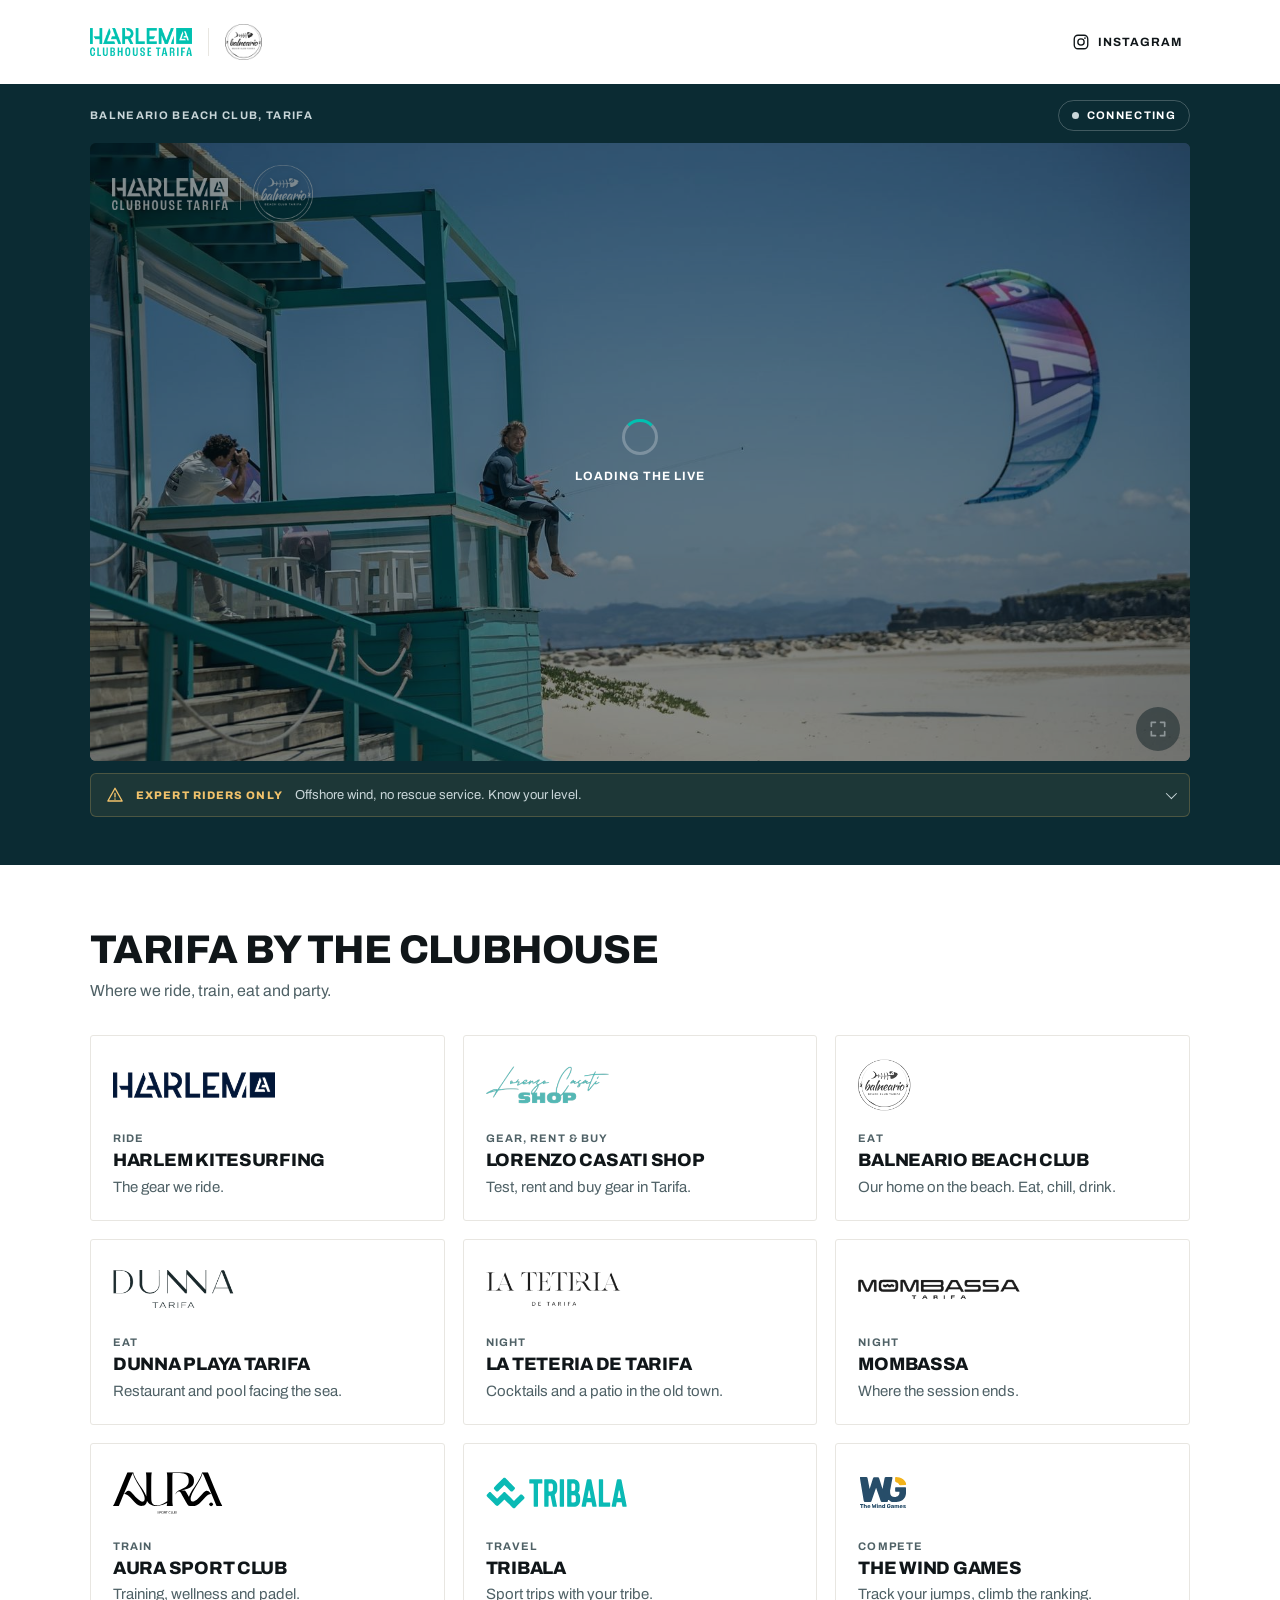
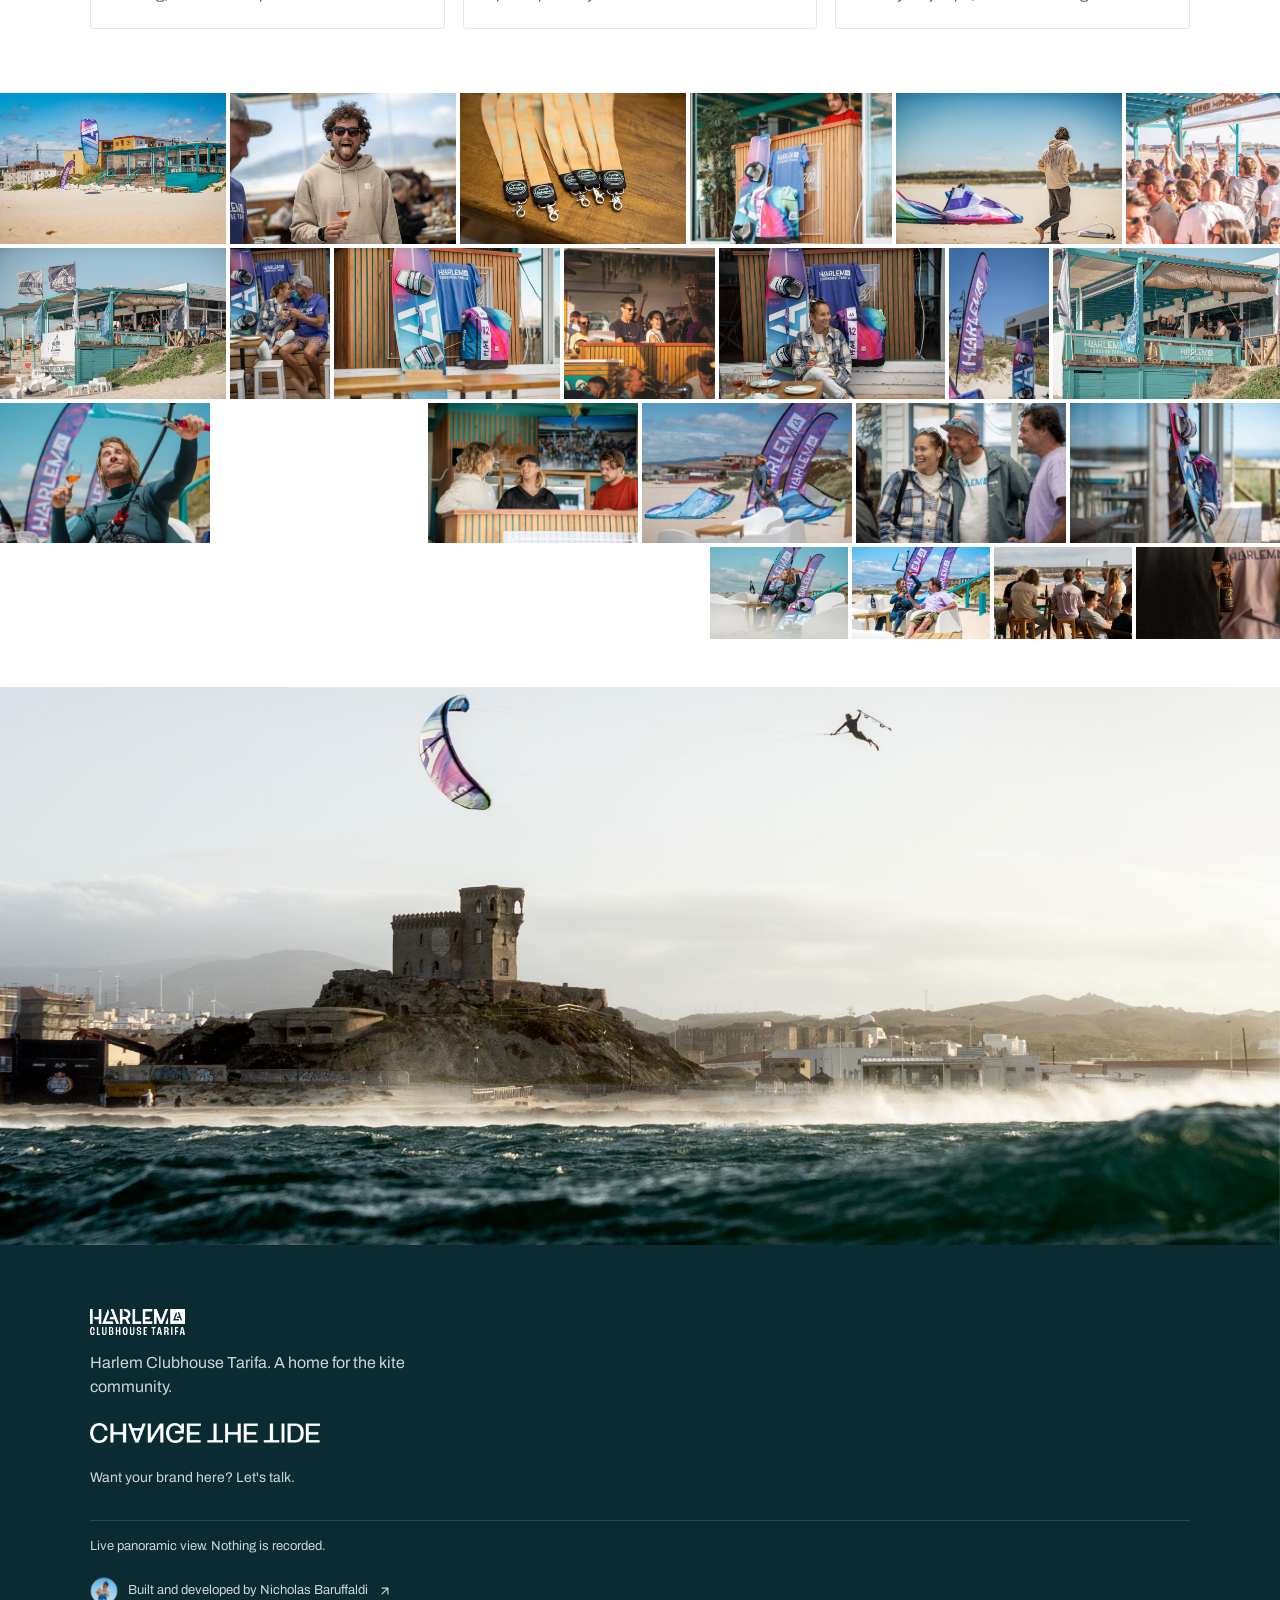
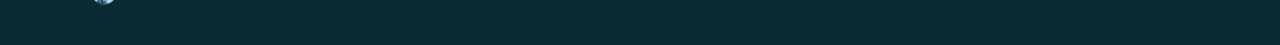
==== index.html @ 10fa746c "Point the cam at the new live 4FjhPexxKvY Co-Authored-By: Claude Opus 5.5 <noreply@anthropic.com>" ====
<!doctype html>
<html lang="en">
<head>
<meta charset="utf-8">
<meta name="viewport" content="width=device-width, initial-scale=1">
<title>Balneario Live Webcam | Harlem Clubhouse Tarifa</title>
<meta name="description" content="Live webcam and wind from Balneario Beach Club, Tarifa. Check the conditions, join the family, ride together.">
<link rel="canonical" href="https://harlem.clubhousetarifa.com/">

<meta property="og:type" content="website">
<meta property="og:site_name" content="Harlem Clubhouse Tarifa">
<meta property="og:title" content="Balneario Live Webcam | Harlem Clubhouse Tarifa">
<meta property="og:description" content="Live webcam and wind from Balneario Beach Club, Tarifa. Check the conditions, join the family, ride together.">
<meta property="og:url" content="https://harlem.clubhousetarifa.com/">
<meta property="og:image" content="https://harlem.clubhousetarifa.com/assets/img/og-image.jpg">
<meta property="og:image:type" content="image/jpeg">
<meta property="og:image:alt" content="Harlem Clubhouse Tarifa live webcam at Balneario Beach Club">
<meta property="og:locale" content="en_GB">
<meta property="og:image:width" content="1200">
<meta property="og:image:height" content="630">
<meta name="twitter:card" content="summary_large_image">
<meta name="twitter:title" content="Balneario Live Webcam | Harlem Clubhouse Tarifa">
<meta name="twitter:description" content="Live webcam and wind from Balneario Beach Club, Tarifa. Check the conditions, join the family, ride together.">
<meta name="twitter:image" content="https://harlem.clubhousetarifa.com/assets/img/og-image.jpg">

<meta name="theme-color" content="#0B2B33">
<link rel="icon" href="assets/img/favicon.png" sizes="32x32">
<link rel="apple-touch-icon" href="assets/img/apple-touch-icon.png">

<link rel="preconnect" href="https://fonts.googleapis.com">
<link rel="preconnect" href="https://fonts.gstatic.com" crossorigin>
<link rel="stylesheet" href="https://fonts.googleapis.com/css2?family=Archivo:wght@500;700;800&display=swap">
<link rel="stylesheet" href="assets/css/style.css?v=39">
<link rel="preload" as="image" href="assets/img/cam-poster-1600.jpg" imagesrcset="assets/img/cam-poster-900.jpg 900w, assets/img/cam-poster-1600.jpg 1600w" imagesizes="100vw">

<script src="assets/js/config.js?v=43" defer></script>
<script src="assets/js/main.js?v=39" defer></script>
</head>
<body>

<header class="masthead">
  <div class="shell masthead__row">
    <a class="masthead__brand" href="/" aria-label="Harlem Clubhouse Tarifa">
      <img class="masthead__logo" data-logo src="assets/img/logo-clubhouse.png" width="680" height="187"
           alt="Harlem Clubhouse Tarifa" data-copy-alt="header.logoAlt">
    </a>
    <span class="masthead__rule" id="venue-sep" hidden aria-hidden="true"></span>
    <a class="masthead__venue" id="venue" hidden></a>
    <a class="masthead__social" data-link="instagram" target="_blank" rel="noopener"
       data-track-cta="instagram" aria-label="Harlem Clubhouse Tarifa on Instagram">
      <svg class="masthead__social-icon" viewBox="0 0 24 24" width="18" height="18" aria-hidden="true">
        <rect x="3" y="3" width="18" height="18" rx="5" fill="none" stroke="currentColor" stroke-width="1.8"/>
        <circle cx="12" cy="12" r="4.2" fill="none" stroke="currentColor" stroke-width="1.8"/>
        <circle cx="17.3" cy="6.7" r="1.15" fill="currentColor"/>
      </svg>
      <span class="masthead__social-label" data-copy="header.instagram">Instagram</span>
    </a>
  </div>
</header>

<main>

  <!-- the screen: the webcam lives in here -->
  <section class="window" aria-labelledby="window-title">
    <div class="shell">
      <h1 class="u-hidden" id="window-title" data-copy="webcam.frameTitle">Live webcam, Balneario Beach Club, Tarifa</h1>
      <div class="window__bar">
        <p class="window__place" id="cam-place"></p>
        <p class="window__status">
          <span class="window__dot" aria-hidden="true"></span>
          <span class="window__state" id="cam-status-text"></span>
          <span class="window__viewers" id="cam-viewers" hidden></span>
        </p>
      </div>
      <div class="window__frame">
        <div class="window__media" id="cam-frame" data-state="soon"></div>
        <div class="window__overlay">
          <div class="window__message" id="cam-note" hidden></div>
        </div>
      </div>
      <div class="window__follow" id="cam-follow" hidden></div>

      <!-- the spot is for experienced riders: one quiet line, opens for the full note -->
      <details class="notice">
        <summary class="notice__line">
          <svg class="notice__icon" viewBox="0 0 24 24" aria-hidden="true"><path d="M12 3 2.5 20h19L12 3Z"/><path d="M12 10v4.5M12 17.2v.3"/></svg>
          <span class="notice__title" data-copy="notice.title">Expert riders only</span>
          <span class="notice__short" data-copy="notice.short">Offshore wind, no rescue service. Know your level.</span>
          <span class="notice__more" aria-hidden="true"></span>
        </summary>
        <div class="notice__body">
          <p data-copy="notice.text1">This is a demanding spot for experienced riders. With Levante the wind is offshore and there is no rescue service: if you get in trouble, the wind takes you out to sea. Make sure your level is appropriate for the conditions and for the spot before entering the water.</p>
          <p data-copy="notice.text2">Please follow the spot's riding rules. Respect professional riders who are training on the spot, and give them priority when needed.</p>
          <p data-copy="notice.text4">We rescue each other. If you can't provide kite, board and rider rescue, this is not your spot.</p>
          <p class="notice__sign" data-copy="notice.text3">Ride safe. Respect the spot and the local community.</p>
        </div>
      </details>
    </div>
  </section>

  <!-- the instrument -->
  <section class="wind" id="section-wind" aria-labelledby="wind-title">
    <h2 class="u-hidden" id="wind-title" data-copy="wind.title">Wind now</h2>
    <div class="shell">
      <div id="wind-embed" hidden></div>
      <p class="instrument" id="wind-data" hidden>
        <span class="instrument__value" id="wind-knots">0</span>
        <span class="instrument__unit">knots</span>
        <span class="instrument__item">
          <span class="instrument__label" data-copy="wind.gusts">gusts</span>
          <span id="wind-gusts">0</span>
        </span>
        <span class="instrument__item" id="wind-direction">
          <svg class="rose" viewBox="0 0 40 40" width="26" height="26" aria-hidden="true" focusable="false">
            <circle cx="20" cy="20" r="15.5" fill="none" stroke="currentColor" stroke-width="1" opacity=".35"/>
            <line x1="20" y1="1.5" x2="20" y2="5.5" stroke="currentColor" stroke-width="1" opacity=".35"/>
            <g id="wind-rose-needle">
              <line x1="20" y1="20" x2="20" y2="5" stroke="currentColor" stroke-width="2.5" stroke-linecap="round"/>
            </g>
          </svg>
          <span id="wind-cardinal">N</span>
          <span class="instrument__degrees" id="wind-degrees"></span>
        </span>
        <span class="instrument__item instrument__name" id="wind-name" hidden></span>
      </p>
      <p class="instrument__note">
        <span data-copy="wind.note">Model data, not a station.</span>
        <span id="wind-forecast" hidden></span>
      </p>
    </div>
  </section>

  <!-- next up -->
  <section class="next" id="section-next" aria-labelledby="next-title">
    <div class="shell next__row">
      <h2 class="next__label" id="next-title" data-copy="events.title">Next up</h2>
      <div class="next__body" id="event"></div>
    </div>
  </section>

  <!-- the directory -->
  <section class="directory" id="section-partners" aria-labelledby="directory-title">
    <div class="shell">
      <h2 class="directory__title" id="directory-title" data-copy="partners.title">Tarifa by the Clubhouse</h2>
      <p class="directory__sub" data-copy="partners.subtitle">Where we ride, train, eat and party.</p>
      <div class="partners" id="partners"></div>
    </div>
  </section>

  <!-- mood -->
  <section class="mood" id="section-photos" hidden>
    <div class="mood__strip" id="photos"></div>
  </section>

  <!-- one wide photograph to close on -->
  <section class="closing" id="section-closing" hidden></section>

  <!-- the ask -->
  <section class="join" id="section-join" aria-labelledby="join-title">
    <div class="shell join__row">
      <div class="join__text">
        <h2 class="join__title" id="join-title" data-copy="join.title">Join the family.</h2>
        <p data-copy="join.text">Sessions, events, challenges and wind calls. All in one WhatsApp group.</p>
      </div>
      <div class="join__actions">
        <a class="button" data-cta target="_blank" rel="noopener">Follow on Instagram</a>
        <a class="link" data-link="instagram" target="_blank" rel="noopener"
           data-copy="join.secondary">Follow @harlemclubhouse.tarifa</a>
      </div>
    </div>
  </section>

</main>

<footer class="footer">
  <div class="shell footer__grid">
    <div class="footer__identity">
      <img class="footer__logo" src="assets/img/logo-clubhouse-white.png" width="680" height="187"
           alt="Harlem Clubhouse Tarifa" data-copy-alt="header.logoAlt" loading="lazy" decoding="async">
      <p class="footer__line" data-copy="footer.line1">Harlem Clubhouse Tarifa. A home for the kite community.</p>
    </div>
    <p class="footer__tagline" data-copy="footer.line2">Change the tide.</p>
    <nav class="footer__brands" id="footer-brands" aria-label="Brands"></nav>
    <div class="sponsor" id="sponsor"></div>
    <p class="footer__notice">
      <span data-copy="footer.notice">Live panoramic view. Nothing is recorded.</span>
      <a class="link link--quiet" id="footer-privacy" href="privacy.html" data-copy="footer.privacy" hidden>Privacy</a>
    </p>
    <a class="credit" href="https://naick1994.github.io/about-nick/about-nick" target="_blank" rel="noopener">
      <img class="credit__avatar" src="assets/img/nick-avatar.jpg" width="56" height="56" alt="" loading="lazy" decoding="async">
      <span data-copy="footer.credit">Built and developed by Nicholas Baruffaldi</span>
      <svg class="credit__arrow" viewBox="0 0 24 24" aria-hidden="true"><path d="M7 7h10v10M7 17 17 7"/></svg>
    </a>
  </div>
</footer>

</body>
</html>
---- assets/css/style.css ----
/* ============================================================
   HARLEM CLUBHOUSE TARIFA
   The window is the webcam. Everything else stays quiet.
   ============================================================ */

:root {
  --surface: #FFFFFF;
  --ink: #101619;
  --sea: #0B2B33;
  --mute: #4F6166;
  --sand: #E3DED3;
  --line: #E8E6E1;
  --accent: #00C1B0;
  --on-sea: #C9D6D9;

  --font: "Archivo", "Helvetica Neue", Helvetica, Arial, sans-serif;

  --gutter: 16px;
  --measure: 1180px;
  --s1: 4px;  --s2: 8px;  --s3: 12px; --s4: 16px;
  --s5: 24px; --s6: 32px; --s7: 48px; --s8: 64px; --s9: 96px;
  --radius: 3px;
}

@media (min-width: 900px) { :root { --gutter: 40px; } }

/* ---------------------------------------------------- base */

*, *::before, *::after { box-sizing: border-box; }
html { -webkit-text-size-adjust: 100%; }

body {
  margin: 0;
  background: var(--surface);
  color: var(--ink);
  font-family: var(--font);
  font-size: 16px;
  line-height: 1.5;
  -webkit-font-smoothing: antialiased;
}

img { max-width: 100%; display: block; }
a { color: inherit; }
p, h1, h2, h3, figure, ul { margin: 0; }
ul { padding: 0; list-style: none; }
[hidden] { display: none !important; }

h1, h2, h3 {
  font-weight: 800;
  line-height: 1.05;
  letter-spacing: -0.015em;
  text-transform: uppercase;
}

:focus-visible { outline: 2px solid var(--ink); outline-offset: 3px; }
.window :focus-visible, .footer :focus-visible { outline-color: var(--surface); }

.shell {
  width: 100%;
  max-width: var(--measure);
  margin: 0 auto;
  padding: 0 var(--gutter);
}

.u-hidden {
  position: absolute;
  width: 1px; height: 1px;
  margin: -1px; padding: 0;
  overflow: hidden;
  clip: rect(0 0 0 0);
  white-space: nowrap;
  border: 0;
}

/* ---------------------------------------------------- masthead */

.masthead { padding: 14px 0; }

.masthead__row {
  display: flex;
  align-items: center;
  justify-content: flex-start;
  gap: var(--s3);
}

.masthead__rule {
  width: 1px;
  height: 24px;
  background: var(--line);
  flex: none;
}

.masthead__brand, .masthead__venue {
  display: inline-flex;
  align-items: center;
  min-height: 44px;
}

.masthead__logo { height: 24px; width: auto; }
.masthead__venue-logo { height: 30px; width: auto; }

.logo-text { font-weight: 800; font-size: 15px; text-transform: uppercase; }

/* Instagram, quiet, on the right of the header */
.masthead__social {
  margin-left: auto;
  display: inline-flex;
  align-items: center;
  gap: var(--s2);
  min-height: 44px;
  min-width: 44px;
  justify-content: center;
  padding: 0 var(--s2);
  color: var(--ink);
  font-size: 12px;
  font-weight: 700;
  letter-spacing: 0.08em;
  text-transform: uppercase;
  text-decoration: none;
  transition: color 0.15s ease;
}
.masthead__social:hover { color: var(--accent); }
.masthead__social:focus-visible { outline: 2px solid var(--accent); outline-offset: 2px; border-radius: var(--radius); }
.masthead__social[data-unset] { display: none; }
.masthead__social-icon { flex: none; }
.masthead__social-label { display: none; }
@media (min-width: 600px) { .masthead__social-label { display: inline; } }

@media (min-width: 900px) {
  .masthead { padding: 20px 0; }
  .masthead__logo { height: 28px; }
  .masthead__venue-logo { height: 36px; }
  .masthead__row { gap: var(--s4); }
  .masthead__rule { height: 28px; }
}

/* ---------------------------------------------------- the screen */

.window {
  background: var(--sea);
  color: var(--surface);
  padding: var(--s3) 0 var(--s6);
}

.window__bar {
  display: flex;
  align-items: center;
  justify-content: space-between;
  gap: var(--s4);
  padding-bottom: var(--s3);
}

.window__place {
  font-size: 11px;
  font-weight: 700;
  letter-spacing: 0.04em;
  text-transform: uppercase;
  color: var(--on-sea);
}

@media (min-width: 700px) {
  .window__place { letter-spacing: 0.12em; }
}

.window__status {
  display: inline-flex;
  align-items: center;
  gap: var(--s2);
  padding: 6px 13px;
  border: 1px solid rgba(255, 255, 255, 0.22);
  border-radius: 999px;
  font-size: 11px;
  font-weight: 700;
  letter-spacing: 0.12em;
  text-transform: uppercase;
  white-space: nowrap;
}

.window__dot {
  width: 7px; height: 7px;
  border-radius: 50%;
  background: var(--on-sea);
  flex: none;
}

.window[data-cam="live"] .window__dot {
  background: var(--accent);
  animation: breathe 2.4s ease-in-out infinite;
}

.window[data-cam="offline"] .window__dot { background: #5C6764; }

/* live, but the picture is not moving yet or dropped: the dot waits */
.window[data-cam="live"][data-feed="connecting"] .window__dot,
.window[data-cam="live"][data-feed="retrying"] .window__dot {
  background: var(--on-sea);
  animation: breathe 1s ease-in-out infinite;
}

.window__viewers {
  padding-left: var(--s2);
  border-left: 1px solid rgba(255, 255, 255, 0.22);
  color: var(--on-sea);
}

.window__viewers[hidden] { display: none; }

@keyframes breathe { 0%, 100% { opacity: 1; } 50% { opacity: 0.3; } }
@media (prefers-reduced-motion: reduce) { .window[data-cam="live"] .window__dot { animation: none; } }

/* the screen itself: a frame with its own edge, the webcam goes inside */
.window__frame {
  position: relative;
  border-radius: 6px;
  overflow: hidden;
  background: #06171C;
  box-shadow: inset 0 0 0 1px rgba(255, 255, 255, 0.1);
}

.window__media {
  position: relative;
  aspect-ratio: 4 / 3;
  width: 100%;
  overflow: hidden;
}

/* logos laid over the live picture, set in config.js */
.window__media > .window__marks {
  position: absolute;
  width: auto;
  height: auto;
  display: flex;
  align-items: center;
  gap: 12px;
  pointer-events: none;
  filter: drop-shadow(0 1px 3px rgba(0, 0, 0, 0.45));
}
.window__marks--top-left { top: 14px; left: 14px; }
.window__marks--top-right { top: 14px; right: 14px; }
.window__marks--bottom-left { bottom: 14px; left: 14px; }
.window__marks--bottom-right { bottom: 14px; right: 14px; }
.window__mark { height: 22px; width: auto; display: block; opacity: 0.92; }
/* the Balneario mark is round and fine lined, it needs more height to read */
.window__marks-rule + .window__mark { height: 40px; }
.window__marks-rule { width: 1px; height: 22px; background: rgba(255, 255, 255, 0.55); }

/* full screen button, bottom right of the picture */
.window__media > .window__zoom {
  position: absolute;
  right: 10px;
  bottom: 10px;
  width: 44px;
  height: 44px;
  display: grid;
  place-items: center;
  border: 0;
  border-radius: 50%;
  background: rgba(6, 23, 28, 0.45);
  color: #fff;
  cursor: pointer;
}
.window__zoom:hover { background: rgba(6, 23, 28, 0.7); }
.window__zoom svg {
  width: 20px; height: 20px;
  fill: none; stroke: currentColor; stroke-width: 2;
  stroke-linecap: round; stroke-linejoin: round;
}

/* in full screen the picture is shown whole, black bars where needed */
.window[data-cam] .window__media:fullscreen { aspect-ratio: auto; background: #000; }
.window[data-cam] .window__media:-webkit-full-screen { aspect-ratio: auto; background: #000; }
.window__media:fullscreen > video,
.window__media:-webkit-full-screen > video { object-fit: contain; }
.window[data-cam] .window__media.is-filled {
  /* inside the safe area: on an iPhone held sideways the notch and the home
     bar sit on the edges, and YouTube shifts its picture away from them if
     the player reaches under them, which leaves it off centre */
  position: fixed;
  top: env(safe-area-inset-top, 0px);
  right: env(safe-area-inset-right, 0px);
  bottom: env(safe-area-inset-bottom, 0px);
  left: env(safe-area-inset-left, 0px);
  z-index: 100;
  width: auto;
  height: auto;
  max-height: none;
  aspect-ratio: auto;
  background: #000;
  box-shadow: 0 0 0 100vmax #000;
}
.window__media.is-filled > .window__photo { object-fit: contain; }
/* the player gets exactly the 16:9 picture, centred by us: iPhone Safari
   otherwise lets YouTube push the picture sideways inside a wider player */
@supports (width: 1cqw) {
  .window__media.is-filled > #cam-yt {
    inset: auto;
    top: 50%;
    left: 50%;
    width: min(100cqw, 100cqh * 16 / 9);
    height: min(100cqh, 100cqw * 9 / 16);
    transform: translate(-50%, -50%);
  }
  /* the logos ride on a box with the very same size and place as the player,
     so they can never drift onto the black bars */
  .window[data-cam] .window__media.is-filled > .window__marks {
    inset: auto;
    top: 50%;
    left: 50%;
    width: min(100cqw, 100cqh * 16 / 9);
    height: min(100cqh, 100cqw * 9 / 16);
    transform: translate(-50%, -50%);
    padding: 18px 22px;
    /* one row at the top of the picture, the logos centred on each other */
    flex-wrap: wrap;
    align-content: flex-start;
    align-items: center;
    justify-content: flex-start;
    filter: none;
  }
  .window__media.is-filled > .window__marks > * { filter: drop-shadow(0 1px 3px rgba(0, 0, 0, 0.45)); }
}
.window__media.is-filled > video { object-fit: contain; }

/* in full screen the picture is letterboxed: keep the logos inside the
   picture, not on the black bars. --bar-y and --bar-x are the bar sizes
   for a 16:9 picture on this screen. */
.window__media:fullscreen,
.window__media.is-filled {
  --bar-y: max(0px, (100vh - 100vw * 9 / 16) / 2);
  --bar-x: max(0px, (100vw - 100vh * 16 / 9) / 2);
}
/* measure the bars on the box itself, not the screen: on phones the browser
   bar and the notch make the box smaller than 100vw x 100vh */
@supports (width: 1cqw) {
  .window__media.is-filled { container-type: size; }
  .window__media.is-filled > * {
    --bar-y: max(0px, (100cqh - 100cqw * 9 / 16) / 2);
    --bar-x: max(0px, (100cqw - 100cqh * 16 / 9) / 2);
  }
}
.window__media:fullscreen .window__marks--top-left,
.window__media.is-filled .window__marks--top-left { top: calc(var(--bar-y) + 22px); left: calc(var(--bar-x) + 22px); }
.window__media:fullscreen .window__marks--top-right,
.window__media.is-filled .window__marks--top-right { top: calc(var(--bar-y) + 22px); right: calc(var(--bar-x) + 22px); }
.window__media:fullscreen .window__marks--bottom-left,
.window__media.is-filled .window__marks--bottom-left { bottom: calc(var(--bar-y) + 22px); left: calc(var(--bar-x) + 22px); }
.window__media:fullscreen .window__marks--bottom-right,
.window__media.is-filled .window__marks--bottom-right { bottom: calc(var(--bar-y) + 22px); right: calc(var(--bar-x) + 22px); }
.u-locked, .u-locked body { overflow: hidden; background: #000; }

/* bigger logos only on screens that are big both ways: a phone held
   sideways is wide but short, and keeps the small ones */
@media (min-width: 900px) and (min-height: 600px) {
  .window__marks--top-left, .window__marks--top-right { top: 22px; }
  .window__marks--top-left, .window__marks--bottom-left { left: 22px; }
  .window__marks--top-right, .window__marks--bottom-right { right: 22px; }
  .window__mark { height: 32px; }
  .window__marks-rule + .window__mark { height: 58px; }
  .window__marks-rule { height: 32px; }
  .window__media:fullscreen .window__mark, .window__media.is-filled .window__mark { height: 44px; }
  .window__media:fullscreen .window__marks-rule + .window__mark,
  .window__media.is-filled .window__marks-rule + .window__mark { height: 80px; }
}

/* over the YouTube player: catches every click so nothing opens youtube.com */
.window__media > .window__shield {
  position: absolute;
  inset: 0;
  background: transparent;
  cursor: default;
}

/* YouTube: the player only shows once frames move, the photograph stays
   underneath for connecting, reconnecting and offline */
.window__media > #cam-yt {
  position: absolute;
  inset: 0;
  opacity: 0;
  transition: opacity 0.4s ease;
}
.window[data-feed="playing"] .window__media > #cam-yt { opacity: 1; }
/* once the live plays the photograph goes, or it peeks out around the video */
.window[data-feed="playing"] .window__media > .window__photo { visibility: hidden; }

.window__media > .window__down {
  position: absolute;
  left: var(--s4);
  bottom: var(--s4);
  z-index: 1;
  width: auto;
  height: auto;
  margin: 0;
  padding: 6px 10px;
  border-radius: var(--radius);
  background: rgba(6, 23, 28, 0.72);
  color: var(--surface);
  font-size: 13px;
  font-weight: 700;
  display: none;
}
.window[data-feed="down"] .window__media > .window__down { display: block; }

.window[data-feed="down"] .window__media::after {
  content: "";
  position: absolute;
  inset: 0;
  background: #06171C;
  opacity: 0.35;
  pointer-events: none;
}

/* while the live loads or reconnects: a spinner over the photograph */
.window__media > .window__loading {
  position: absolute;
  inset: 0;
  z-index: 1;
  width: auto;
  height: auto;
  display: none;
  flex-direction: column;
  align-items: center;
  justify-content: center;
  gap: var(--s3);
  background: rgba(6, 23, 28, 0.45);
  color: var(--surface);
  pointer-events: none;
}
.window[data-feed="connecting"] .window__media > .window__loading,
.window[data-feed="retrying"] .window__media > .window__loading { display: flex; }

.window__spinner {
  width: 36px;
  height: 36px;
  border-radius: 50%;
  border: 3px solid rgba(255, 255, 255, 0.25);
  border-top-color: var(--accent);
  animation: spin 0.9s linear infinite;
}
.window__loading-text {
  font-size: 12px;
  font-weight: 700;
  letter-spacing: 0.08em;
  text-transform: uppercase;
}
@keyframes spin { to { transform: rotate(360deg); } }
@media (prefers-reduced-motion: reduce) { .window__spinner { animation-duration: 2.4s; } }

.window[data-cam="live"][data-feed="down"] .window__dot { background: #5C6764; animation: none; }

/* the main button under the picture while the cam is live */
.window__follow { margin-top: var(--s4); }
.window__follow[hidden] { display: none; }

/* spot notice: one line under the cam, opens for the full note */
.notice {
  --warm: #F2C26B;
  margin-top: var(--s3);
  border-radius: 6px;
  background: rgba(242, 194, 107, 0.08);
  box-shadow: inset 0 0 0 1px rgba(242, 194, 107, 0.22);
  color: var(--on-sea);
}
.notice__line {
  display: flex;
  align-items: center;
  gap: var(--s3);
  min-height: 44px;
  padding: 0 var(--s4);
  cursor: pointer;
  list-style: none;
  font-size: 13px;
}
.notice__line::-webkit-details-marker { display: none; }
.notice__line:focus-visible { outline: 2px solid var(--warm); outline-offset: 2px; border-radius: 6px; }
.notice__icon {
  flex: none;
  width: 18px;
  height: 18px;
  fill: none;
  stroke: var(--warm);
  stroke-width: 1.8;
  stroke-linejoin: round;
  stroke-linecap: round;
}
.notice__title {
  flex: none;
  color: var(--warm);
  font-size: 11px;
  font-weight: 800;
  letter-spacing: 0.1em;
  text-transform: uppercase;
}
.notice__short {
  flex: 1;
  min-width: 0;
  white-space: nowrap;
  overflow: hidden;
  text-overflow: ellipsis;
}
.notice__more {
  flex: none;
  width: 8px;
  height: 8px;
  margin-left: auto;
  border-right: 1.8px solid var(--on-sea);
  border-bottom: 1.8px solid var(--on-sea);
  transform: rotate(45deg) translateY(-2px);
  transition: transform 0.2s ease;
}
.notice[open] .notice__more { transform: rotate(-135deg) translateY(-2px); }
.notice__body {
  padding: 0 var(--s4) var(--s4) calc(var(--s4) + 18px + var(--s3));
  font-size: 14px;
  line-height: 1.55;
}
.notice__body p { margin: 0 0 var(--s2); }
.notice__sign { color: var(--surface); font-weight: 700; margin-bottom: 0; }

/* phones: the short line would be cut to nothing, the title says enough */
@media (max-width: 599px) {
  .notice__short { display: none; }
  .notice__body { padding-left: var(--s4); }
}

/* the cam sends 16:9, the photograph it replaces is 4:3 */
.window[data-cam="live"] .window__media { aspect-ratio: 16 / 9; }

.window__media > * {
  width: 100%;
  height: 100%;
  border: 0;
  display: block;
  object-fit: cover;
}

.window__media[data-state="soon"]::after,
.window__media[data-state="offline"]::after {
  content: "";
  position: absolute;
  inset: 0;
  background: #06171C;
  opacity: 0.5;
}

.window__overlay {
  position: absolute;
  inset: 0;
  z-index: 1;
  display: flex;
  flex-direction: column;
  align-items: center;
  justify-content: center;
  text-align: center;
  padding: var(--s5);
  pointer-events: none;
}

.window__overlay a { pointer-events: auto; }

.window__message { max-width: 32ch; }

.window__title {
  font-size: 26px;
  text-shadow: 0 2px 16px rgba(6, 23, 28, 0.6);
}

.window__text {
  margin-top: var(--s2);
  color: var(--on-sea);
  font-size: 15px;
  text-shadow: 0 1px 14px rgba(6, 23, 28, 0.6);
}

.window__next {
  display: flex;
  flex-wrap: wrap;
  justify-content: center;
  gap: var(--s1) var(--s3);
  margin-top: var(--s3);
  font-size: 14px;
}

.window__next-date { font-weight: 700; }
.window__next-title { color: var(--on-sea); }

.window__message .button { margin-top: var(--s4); }

@media (min-width: 700px) {
  .window { padding: var(--s4) 0 var(--s7); }
  .window__media {
    aspect-ratio: 16 / 9;
    max-height: min(calc(100svh - 150px), 720px);
  }
  .window__title { font-size: 36px; }
  .window__text { font-size: 17px; }
  .window__overlay { padding: var(--s6); }
}

@media (min-width: 1100px) {
  .window__title { font-size: 44px; }
  .window__message { max-width: 30ch; }
}

/* ---------------------------------------------------- the instrument */

.wind { padding: var(--s5) 0 var(--s6); }

.instrument {
  display: flex;
  flex-wrap: wrap;
  align-items: baseline;
  gap: var(--s3) var(--s5);
  font-variant-numeric: tabular-nums;
  font-feature-settings: "tnum" 1;
}

.instrument__value {
  font-size: 72px;
  font-weight: 800;
  line-height: 0.9;
  letter-spacing: -0.03em;
}

.instrument__unit {
  font-size: 16px;
  color: var(--mute);
  margin-left: calc(var(--s5) * -1 + 6px);
}

.instrument__item {
  display: inline-flex;
  align-items: baseline;
  gap: var(--s2);
  font-size: 16px;
}

.instrument__label { color: var(--mute); }
.instrument__name { font-weight: 700; }
.instrument__degrees { color: var(--mute); }

.rose { align-self: center; color: var(--ink); flex: none; }
#wind-rose-needle { transition: transform 0.6s ease; }

.instrument__note {
  margin-top: var(--s4);
  font-size: 14px;
  color: var(--mute);
}

.instrument__note a {
  color: var(--ink);
  text-decoration: underline;
  text-underline-offset: 3px;
}

.instrument__note a + a { margin-left: var(--s3); }

@media (min-width: 900px) {
  .wind { padding: var(--s6) 0 var(--s7); }
  .instrument { gap: var(--s4) var(--s7); }
  .instrument__value { font-size: 96px; }
}

/* ---------------------------------------------------- next up */

.next { padding: 0 0 var(--s7); }
.next__row { display: grid; gap: var(--s3); }

.next__label {
  font-size: 13px;
  font-weight: 700;
  color: var(--mute);
  text-transform: uppercase;
  letter-spacing: 0.08em;
}

.next__body { max-width: 52ch; }

.event__meta {
  display: flex;
  flex-wrap: wrap;
  gap: var(--s1) var(--s3);
  font-size: 14px;
  color: var(--mute);
}

.event__date { color: var(--ink); font-weight: 700; }
.card__title { font-size: 22px; margin-top: var(--s2); }
.card__text { color: var(--mute); margin-top: var(--s2); }
.event__image { margin-top: var(--s4); aspect-ratio: 16 / 9; object-fit: cover; width: 100%; }
.event .link { margin-top: var(--s2); }
.card--empty .button { margin-top: var(--s4); }

@media (min-width: 900px) {
  .next { padding-bottom: var(--s8); }
  .next__row { grid-template-columns: 170px minmax(0, 1fr); gap: var(--s6); }
}

/* ---------------------------------------------------- the partners */

.directory { padding: var(--s7) 0; }

.directory__title { font-size: 28px; }

.directory__sub {
  color: var(--mute);
  margin-top: var(--s2);
  margin-bottom: var(--s5);
}

.partners {
  display: grid;
  grid-template-columns: 1fr;
  gap: 14px;
}

.partner {
  display: block;
  border: 1px solid var(--line);
  border-radius: var(--radius);
  padding: 22px;
  background: var(--surface);
  text-decoration: none;
  transition: border-color 0.15s ease;
}

.partner:hover { border-color: var(--ink); }

.partner__mark {
  display: flex;
  align-items: center;
  justify-content: center;
  width: 56px;
  height: 56px;
  border-radius: var(--radius);
  background: rgba(16, 22, 25, 0.05);
  margin-bottom: 18px;
}

.partner__mark--logo {
  width: 100%;
  height: 54px;
  align-items: center;
  justify-content: flex-start;
  background: none;
  border-radius: 0;
}

.partner__logo {
  width: 170px;
  height: 54px;
  object-fit: contain;
  object-position: left center;
}

.partner__initials { font-weight: 800; color: var(--mute); }

.partner__category {
  font-size: 11px;
  font-weight: 700;
  letter-spacing: 0.1em;
  text-transform: uppercase;
  color: var(--mute);
  margin-bottom: 4px;
}

.partner__name { font-size: 18px; }
.partner__text { color: var(--mute); margin-top: 6px; font-size: 15px; }

.partner__perk {
  margin-top: var(--s3);
  padding: 8px 12px;
  border-radius: var(--radius);
  background: rgba(16, 22, 25, 0.05);
  font-size: 14px;
  font-weight: 600;
}

@media (min-width: 640px) {
  .partners { grid-template-columns: repeat(2, 1fr); gap: 18px; }
}

@media (min-width: 1000px) {
  .directory { padding: var(--s8) 0; }
  .directory__title { font-size: 40px; }
  .directory__sub { margin-bottom: var(--s6); }
  .partners { grid-template-columns: repeat(3, 1fr); }
}

/* ---------------------------------------------------- the mosaic */

.mood { padding-bottom: var(--s7); }

.mood__strip {
  display: flex;
  flex-wrap: wrap;
  gap: 4px;
}

.mood__item {
  margin: 0;
  overflow: hidden;
  flex: none;
}

.mood__link {
  display: block;
  width: 100%;
  height: 100%;
}

.mood__photo {
  width: 100%;
  height: 100%;
  object-fit: cover;
  display: block;
}

.lightbox {
  position: fixed;
  inset: 0;
  z-index: 50;
  display: flex;
  align-items: center;
  justify-content: center;
  padding: var(--s5);
  background: rgba(6, 23, 28, 0.94);
}

.lightbox__photo {
  max-width: 100%;
  max-height: 100%;
  width: auto;
  height: auto;
  object-fit: contain;
}

.lightbox__close {
  position: absolute;
  top: var(--s4);
  right: var(--s4);
  min-height: 44px;
  padding: 10px 18px;
  border: 1px solid rgba(255, 255, 255, 0.3);
  border-radius: var(--radius);
  background: transparent;
  color: var(--surface);
  font: inherit;
  font-weight: 700;
  font-size: 13px;
  letter-spacing: 0.08em;
  text-transform: uppercase;
  cursor: pointer;
}

.lightbox__close:hover { border-color: var(--surface); }

/* ---------------------------------------------------- the closing photograph */

.closing { display: block; }

.closing__photo {
  width: 100%;
  height: auto;
  max-height: 62svh;
  object-fit: cover;
  object-position: center 62%;
  display: block;
}

/* ---------------------------------------------------- the ask */

.join { padding: var(--s7) 0; }
.join__row { display: grid; gap: var(--s5); }
.join__title { font-size: 30px; }

.join__text p {
  color: var(--mute);
  margin-top: var(--s3);
  max-width: 44ch;
}

.join__actions {
  display: flex;
  flex-direction: column;
  align-items: flex-start;
  gap: var(--s2);
}

@media (min-width: 900px) {
  .join { padding: var(--s8) 0; }
  .join__row { grid-template-columns: minmax(0, 1fr) auto; align-items: center; gap: var(--s8); }
  .join__title { font-size: 42px; }
  .join__actions { align-items: flex-end; }
}

/* ---------------------------------------------------- buttons and links */

.button {
  display: inline-flex;
  align-items: center;
  justify-content: center;
  min-height: 52px;
  padding: 14px 26px;
  border-radius: var(--radius);
  background: var(--accent);
  color: var(--ink);
  font-weight: 800;
  font-size: 15px;
  letter-spacing: 0.02em;
  text-transform: uppercase;
  text-decoration: none;
  transition: background-color 0.15s ease;
}

.button:hover { background: #00AC9D; }

.link {
  display: inline-flex;
  align-items: center;
  min-height: 44px;
  color: var(--ink);
  text-decoration: underline;
  text-underline-offset: 3px;
}

.link--quiet { color: inherit; }

/* ---------------------------------------------------- footer */

.footer {
  background: var(--sea);
  color: var(--surface);
  padding: var(--s7) 0 var(--s6);
}

.footer__grid { display: block; }

.footer__identity { display: block; }

.footer__logo { height: 26px; width: auto; }

.footer__line {
  color: var(--on-sea);
  margin-top: var(--s4);
  max-width: 40ch;
}

.footer__tagline { margin-top: var(--s5); }
.footer__tagline-logo { width: 190px; height: auto; }

.footer__brands {
  display: flex;
  flex-wrap: wrap;
  gap: var(--s1) var(--s5);
  margin-top: var(--s4);
}

.footer__brand {
  display: inline-flex;
  align-items: center;
  min-height: 44px;
  color: var(--surface);
  text-decoration: underline;
  text-underline-offset: 3px;
}

.footer__brand--plain { text-decoration: none; color: var(--on-sea); }

.sponsor { margin-top: var(--s5); }
.sponsor__label { font-size: 13px; color: var(--on-sea); text-transform: uppercase; letter-spacing: 0.08em; }
.sponsor__link { display: inline-flex; align-items: center; min-height: 44px; }
.sponsor__logo { max-height: 32px; width: auto; }
.sponsor__name { font-weight: 700; }
.sponsor__ask { font-size: 14px; }
.sponsor__ask .link { color: var(--surface); }
.sponsor__ask-text { color: var(--on-sea); }

.footer__notice {
  margin-top: var(--s6);
  padding-top: var(--s4);
  border-top: 1px solid rgba(255, 255, 255, 0.14);
  font-size: 13px;
  color: var(--on-sea);
  display: flex;
  flex-wrap: wrap;
  gap: var(--s1) var(--s3);
  align-items: center;
}

/* who made the site, quiet, under the notice */
.credit {
  display: inline-flex;
  align-items: center;
  gap: 10px;
  min-height: 44px;
  margin-top: var(--s3);
  font-size: 13px;
  color: var(--on-sea);
  text-decoration: none;
  transition: color 0.15s ease;
}
.credit:hover { color: var(--surface); }
.credit__avatar {
  width: 28px; height: 28px;
  border-radius: 50%;
  object-fit: cover;
  border: 1px solid rgba(255, 255, 255, 0.22);
}
.credit__arrow {
  width: 14px; height: 14px;
  fill: none;
  stroke: currentColor;
  stroke-width: 2;
  stroke-linecap: round;
  stroke-linejoin: round;
}

@media (min-width: 900px) {
  .footer { padding: var(--s8) 0 var(--s6); }
  .footer__tagline-logo { width: 230px; }
}

/* ---------------------------------------------------- privacy page */

.legal { padding: var(--s5) 0 var(--s8); }
.legal .shell { max-width: 760px; }
.legal h1 { font-size: 34px; margin-bottom: var(--s5); }
.legal__h { font-size: 18px; margin-top: var(--s6); margin-bottom: var(--s2); }
.legal p { color: var(--mute); margin-bottom: var(--s3); max-width: 62ch; }
.legal__back { margin-top: var(--s7); }
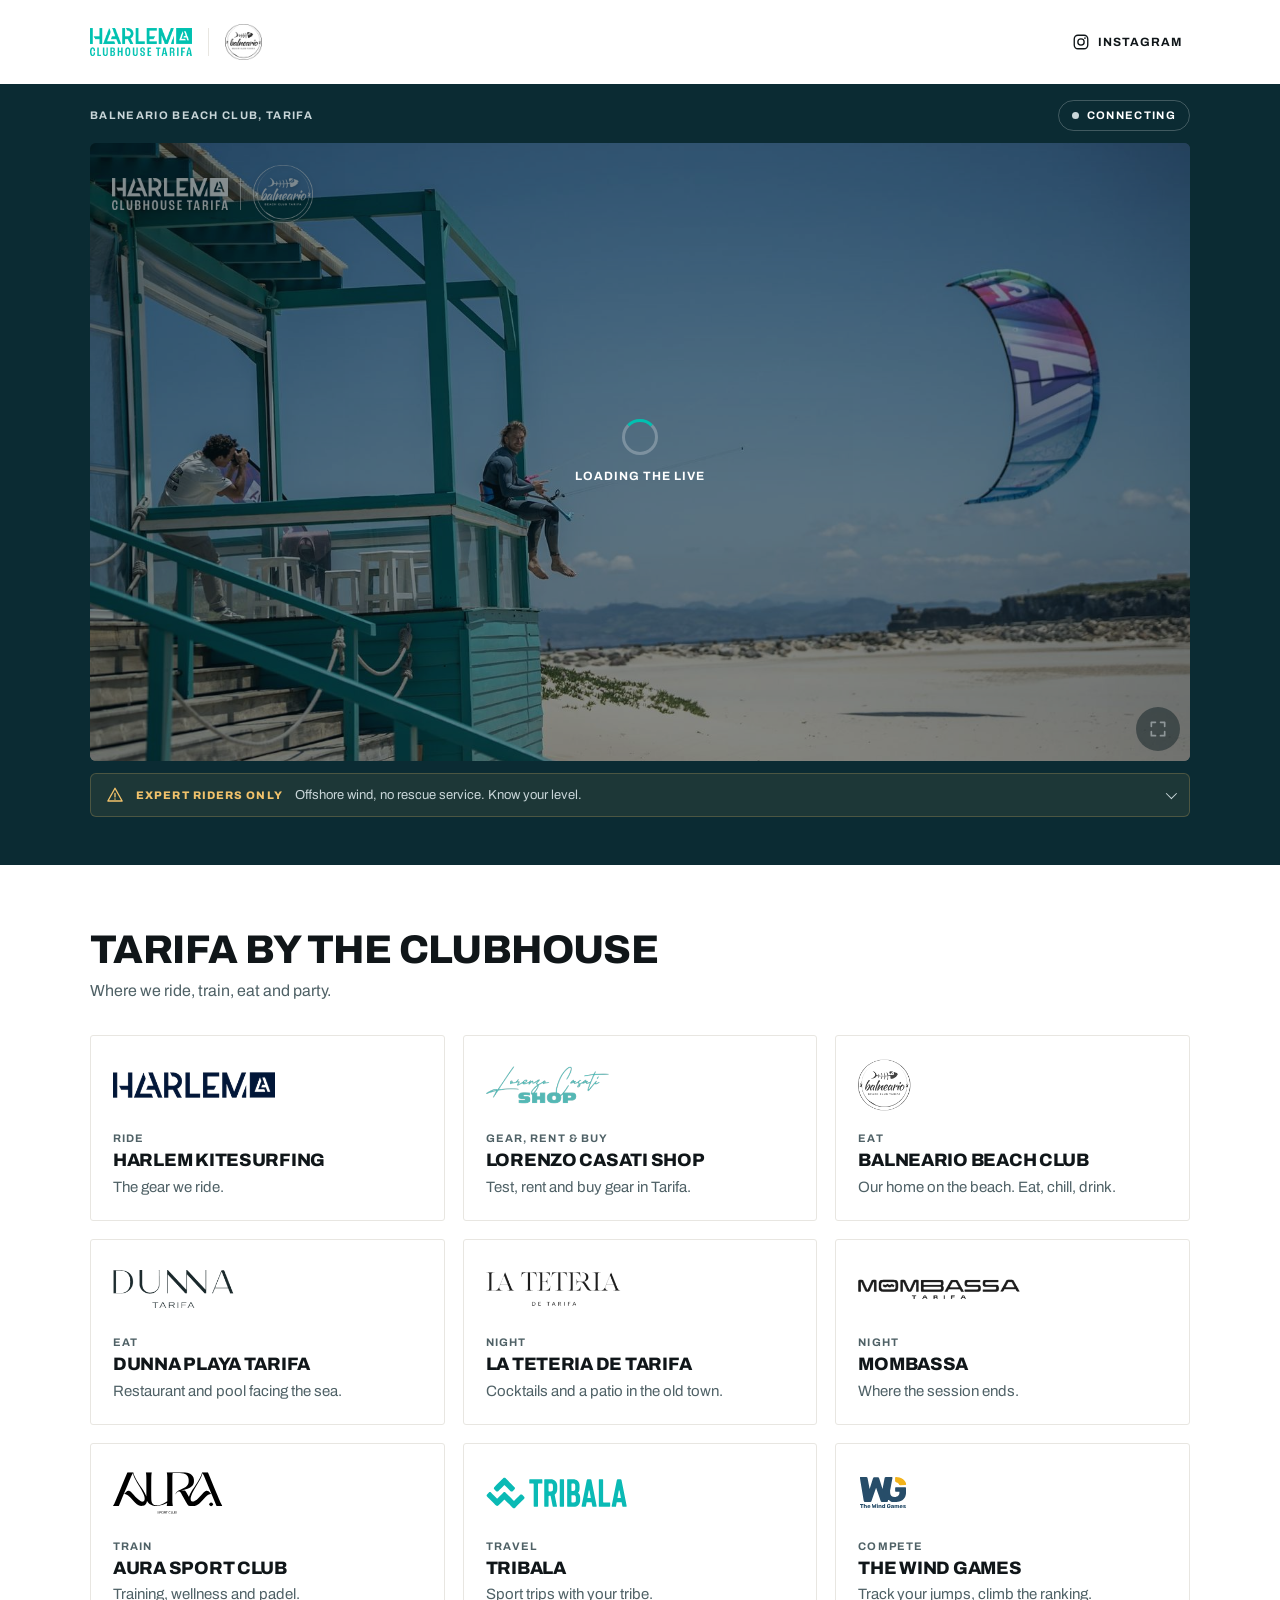
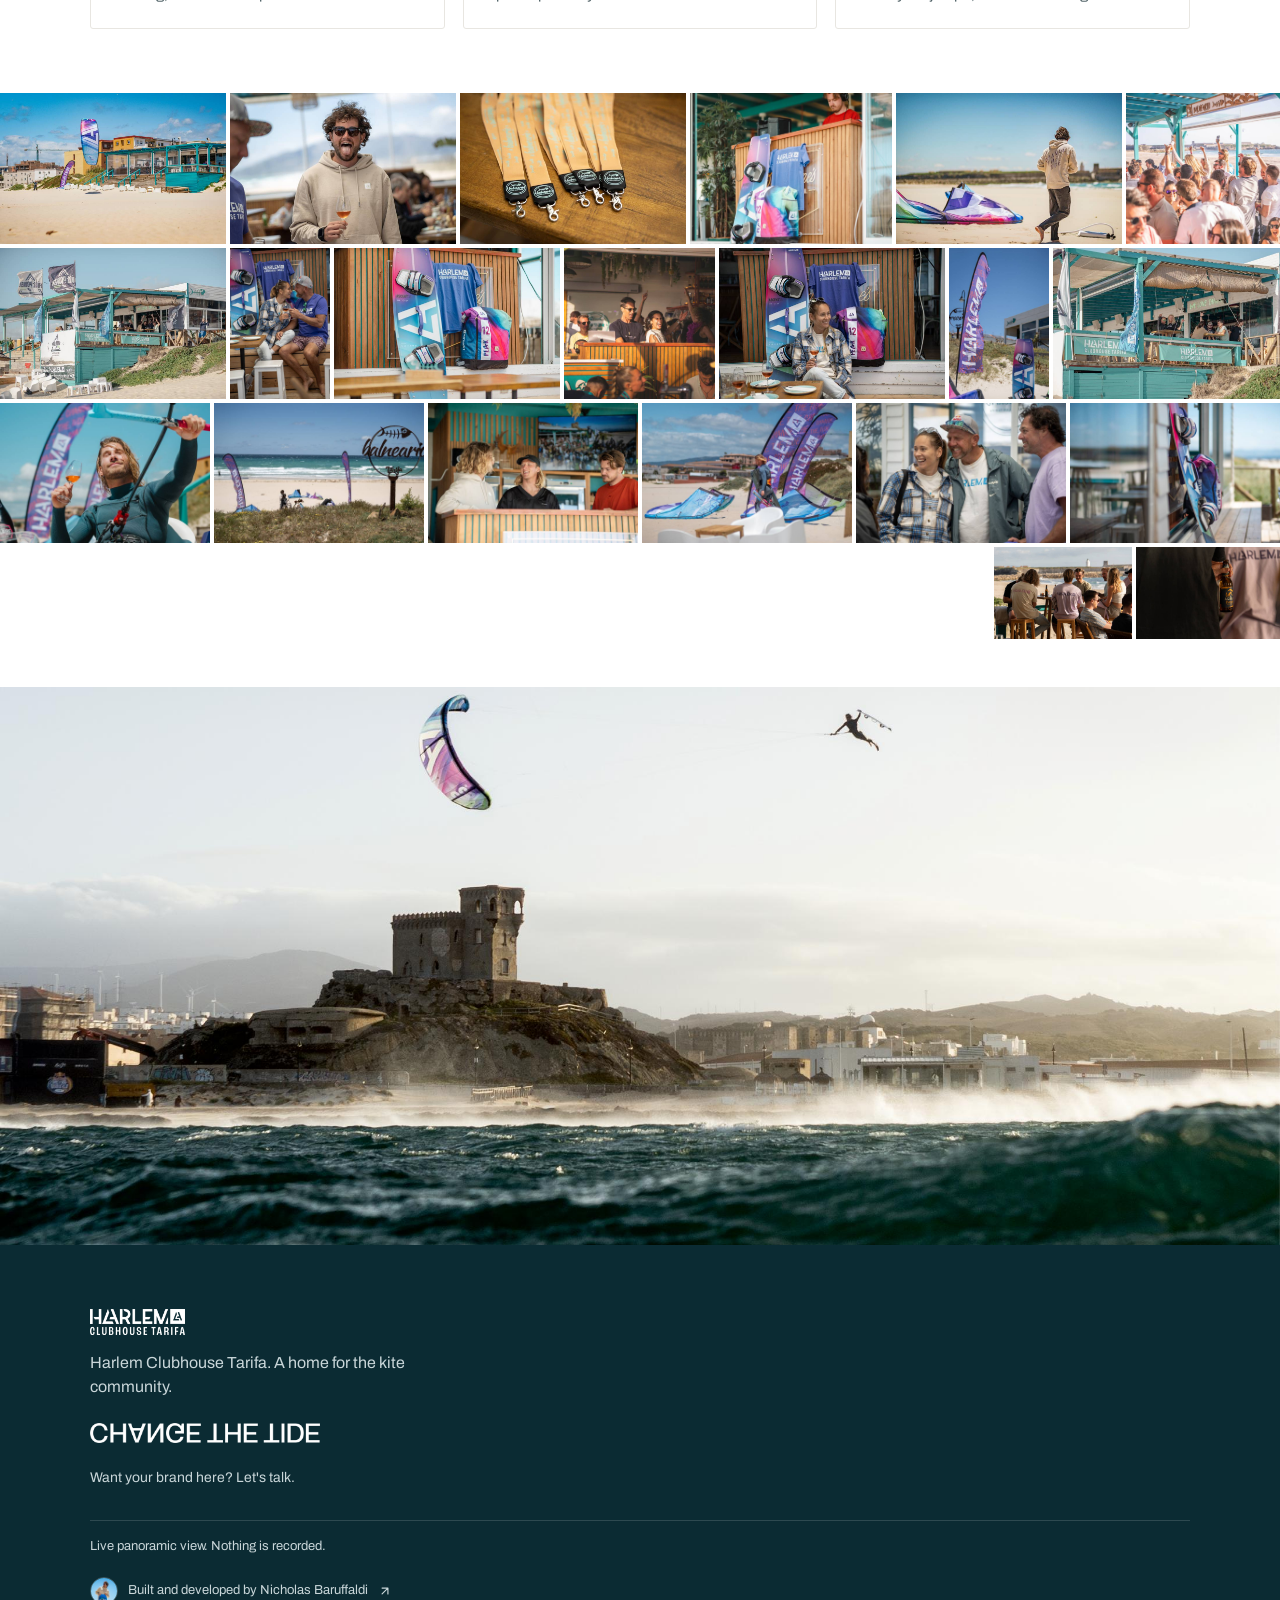
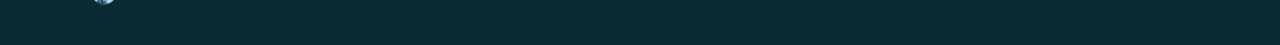
==== commit c0b16dcc: "SEO: lead with Webcam Balneario Tarifa, add robots, sitemap and structured data Co-Authored-By: Clau" ====
--- a/index.html
+++ b/index.html
@@ -3,14 +3,17 @@
 <head>
 <meta charset="utf-8">
 <meta name="viewport" content="width=device-width, initial-scale=1">
-<title>Balneario Live Webcam | Harlem Clubhouse Tarifa</title>
-<meta name="description" content="Live webcam and wind from Balneario Beach Club, Tarifa. Check the conditions, join the family, ride together.">
+<title>Webcam Balneario Tarifa Live | Harlem Clubhouse</title>
+<meta name="description" content="Webcam Balneario Tarifa en directo. Live webcam and wind from Balneario Beach Club, Tarifa. Check the conditions, join the family, ride together.">
 <link rel="canonical" href="https://harlem.clubhousetarifa.com/">
+<script type="application/ld+json">
+{"@context":"https://schema.org","@type":"WebPage","name":"Webcam Balneario Tarifa Live","url":"https://harlem.clubhousetarifa.com/","inLanguage":"en","description":"Live webcam and wind from Balneario Beach Club, Tarifa.","publisher":{"@type":"Organization","name":"Harlem Clubhouse Tarifa","url":"https://harlem.clubhousetarifa.com/"},"about":{"@type":"Place","name":"Balneario Beach Club Tarifa","address":{"@type":"PostalAddress","addressLocality":"Tarifa","addressRegion":"Cádiz","addressCountry":"ES"}}}
+</script>
 
 <meta property="og:type" content="website">
 <meta property="og:site_name" content="Harlem Clubhouse Tarifa">
-<meta property="og:title" content="Balneario Live Webcam | Harlem Clubhouse Tarifa">
-<meta property="og:description" content="Live webcam and wind from Balneario Beach Club, Tarifa. Check the conditions, join the family, ride together.">
+<meta property="og:title" content="Webcam Balneario Tarifa Live | Harlem Clubhouse">
+<meta property="og:description" content="Webcam Balneario Tarifa en directo. Live webcam and wind from Balneario Beach Club, Tarifa. Check the conditions, join the family, ride together.">
 <meta property="og:url" content="https://harlem.clubhousetarifa.com/">
 <meta property="og:image" content="https://harlem.clubhousetarifa.com/assets/img/og-image.jpg">
 <meta property="og:image:type" content="image/jpeg">
@@ -19,8 +22,8 @@
 <meta property="og:image:width" content="1200">
 <meta property="og:image:height" content="630">
 <meta name="twitter:card" content="summary_large_image">
-<meta name="twitter:title" content="Balneario Live Webcam | Harlem Clubhouse Tarifa">
-<meta name="twitter:description" content="Live webcam and wind from Balneario Beach Club, Tarifa. Check the conditions, join the family, ride together.">
+<meta name="twitter:title" content="Webcam Balneario Tarifa Live | Harlem Clubhouse">
+<meta name="twitter:description" content="Webcam Balneario Tarifa en directo. Live webcam and wind from Balneario Beach Club, Tarifa. Check the conditions, join the family, ride together.">
 <meta name="twitter:image" content="https://harlem.clubhousetarifa.com/assets/img/og-image.jpg">
 
 <meta name="theme-color" content="#0B2B33">
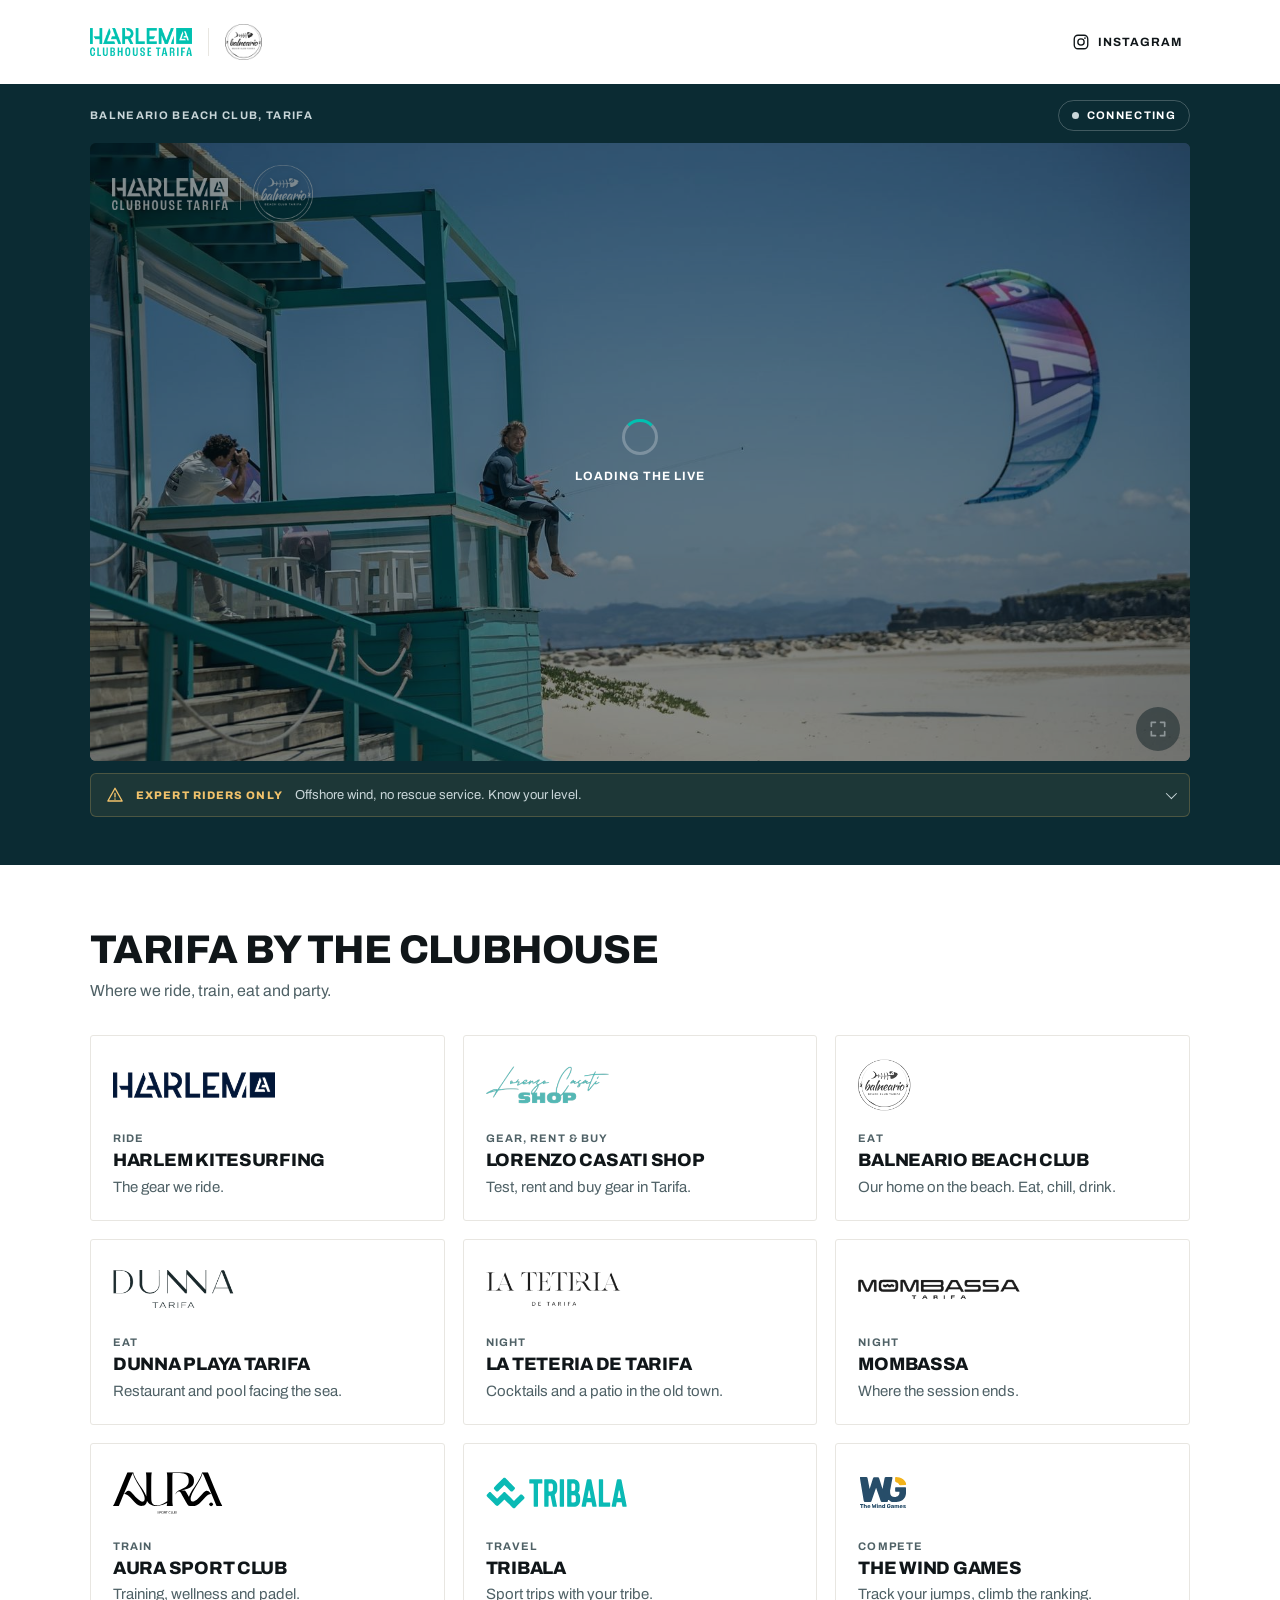
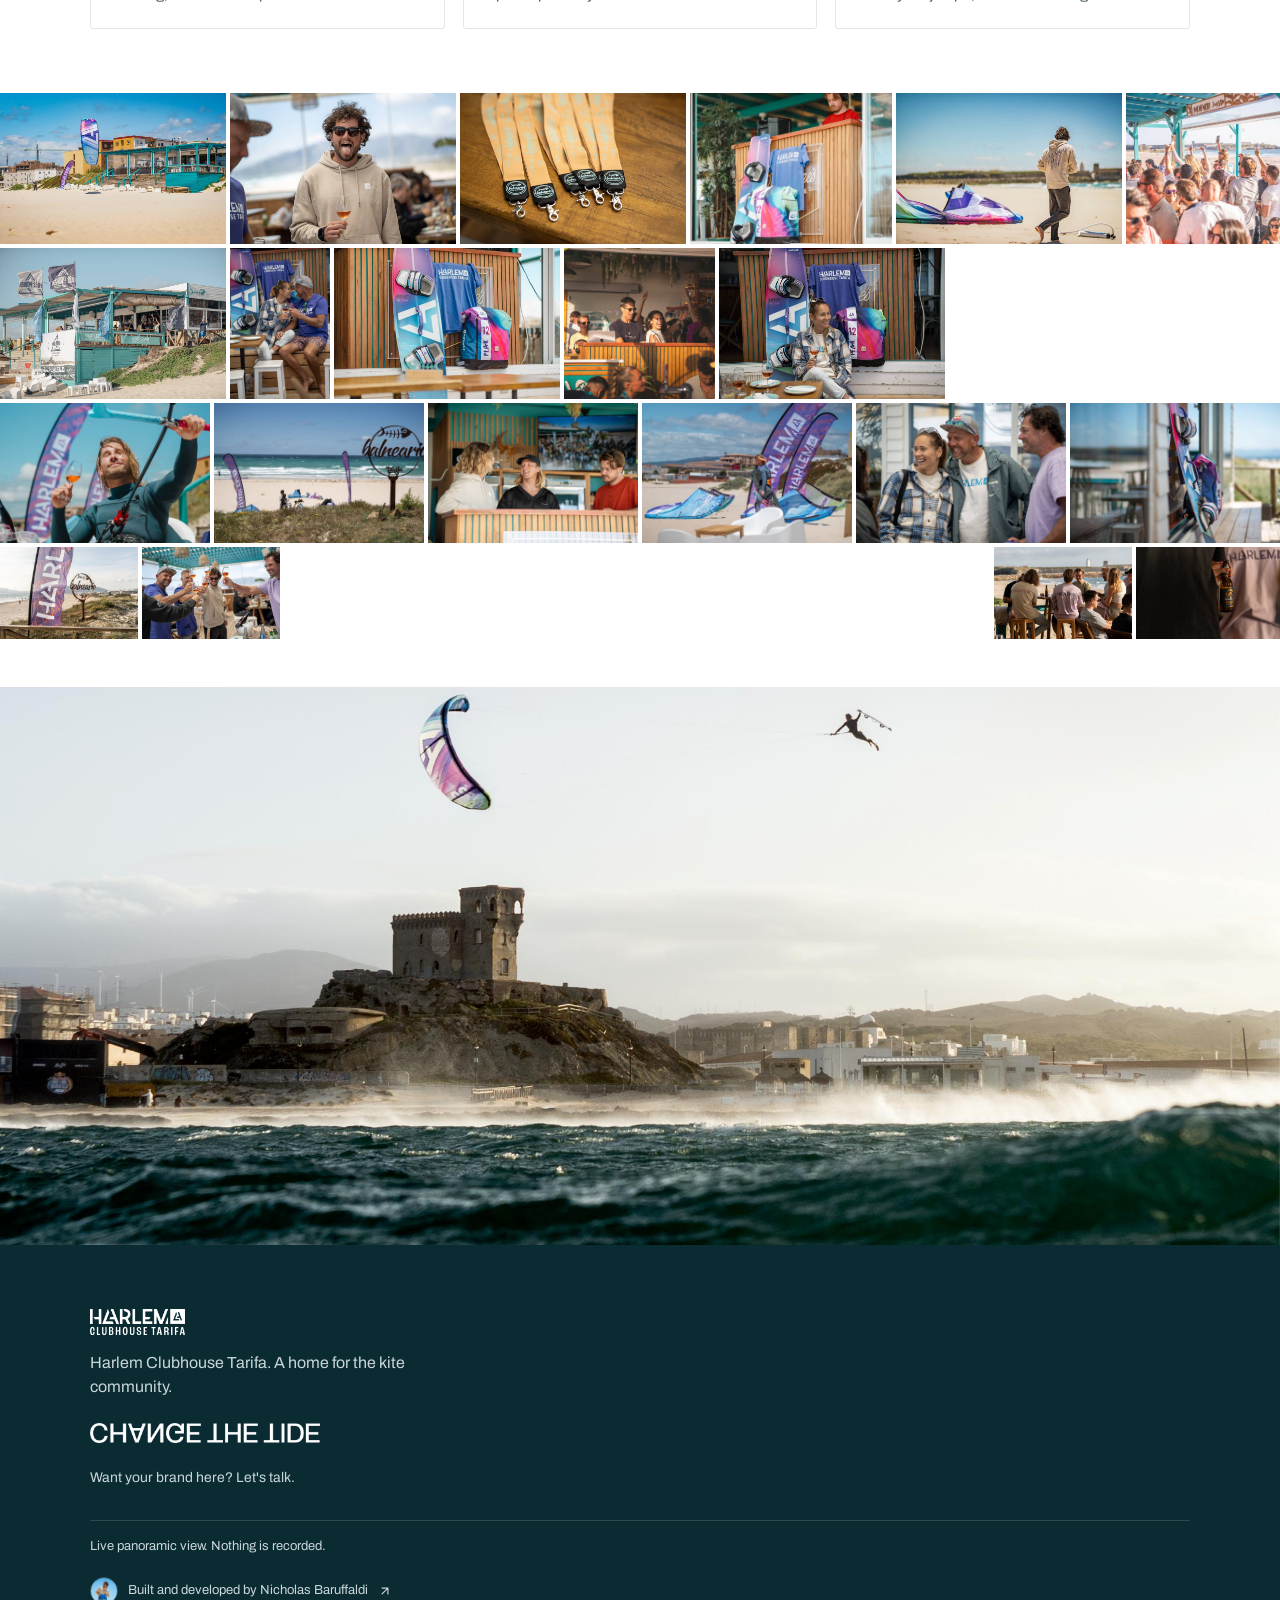
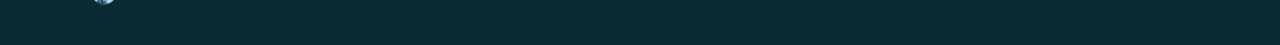
==== commit 561a99db: "Verify the site in Google Search Console Co-Authored-By: Claude Opus 5.5 <noreply@anthropic.com>" ====
--- a/index.html
+++ b/index.html
@@ -5,6 +5,7 @@
 <meta name="viewport" content="width=device-width, initial-scale=1">
 <title>Webcam Balneario Tarifa Live | Harlem Clubhouse</title>
 <meta name="description" content="Webcam Balneario Tarifa en directo. Live webcam and wind from Balneario Beach Club, Tarifa. Check the conditions, join the family, ride together.">
+<meta name="google-site-verification" content="uQPSAsX6iICn_z2MTGbaCbMrA-kdY0lqfQEgzLH7b14">
 <link rel="canonical" href="https://harlem.clubhousetarifa.com/">
 <script type="application/ld+json">
 {"@context":"https://schema.org","@type":"WebPage","name":"Webcam Balneario Tarifa Live","url":"https://harlem.clubhousetarifa.com/","inLanguage":"en","description":"Live webcam and wind from Balneario Beach Club, Tarifa.","publisher":{"@type":"Organization","name":"Harlem Clubhouse Tarifa","url":"https://harlem.clubhousetarifa.com/"},"about":{"@type":"Place","name":"Balneario Beach Club Tarifa","address":{"@type":"PostalAddress","addressLocality":"Tarifa","addressRegion":"Cádiz","addressCountry":"ES"}}}
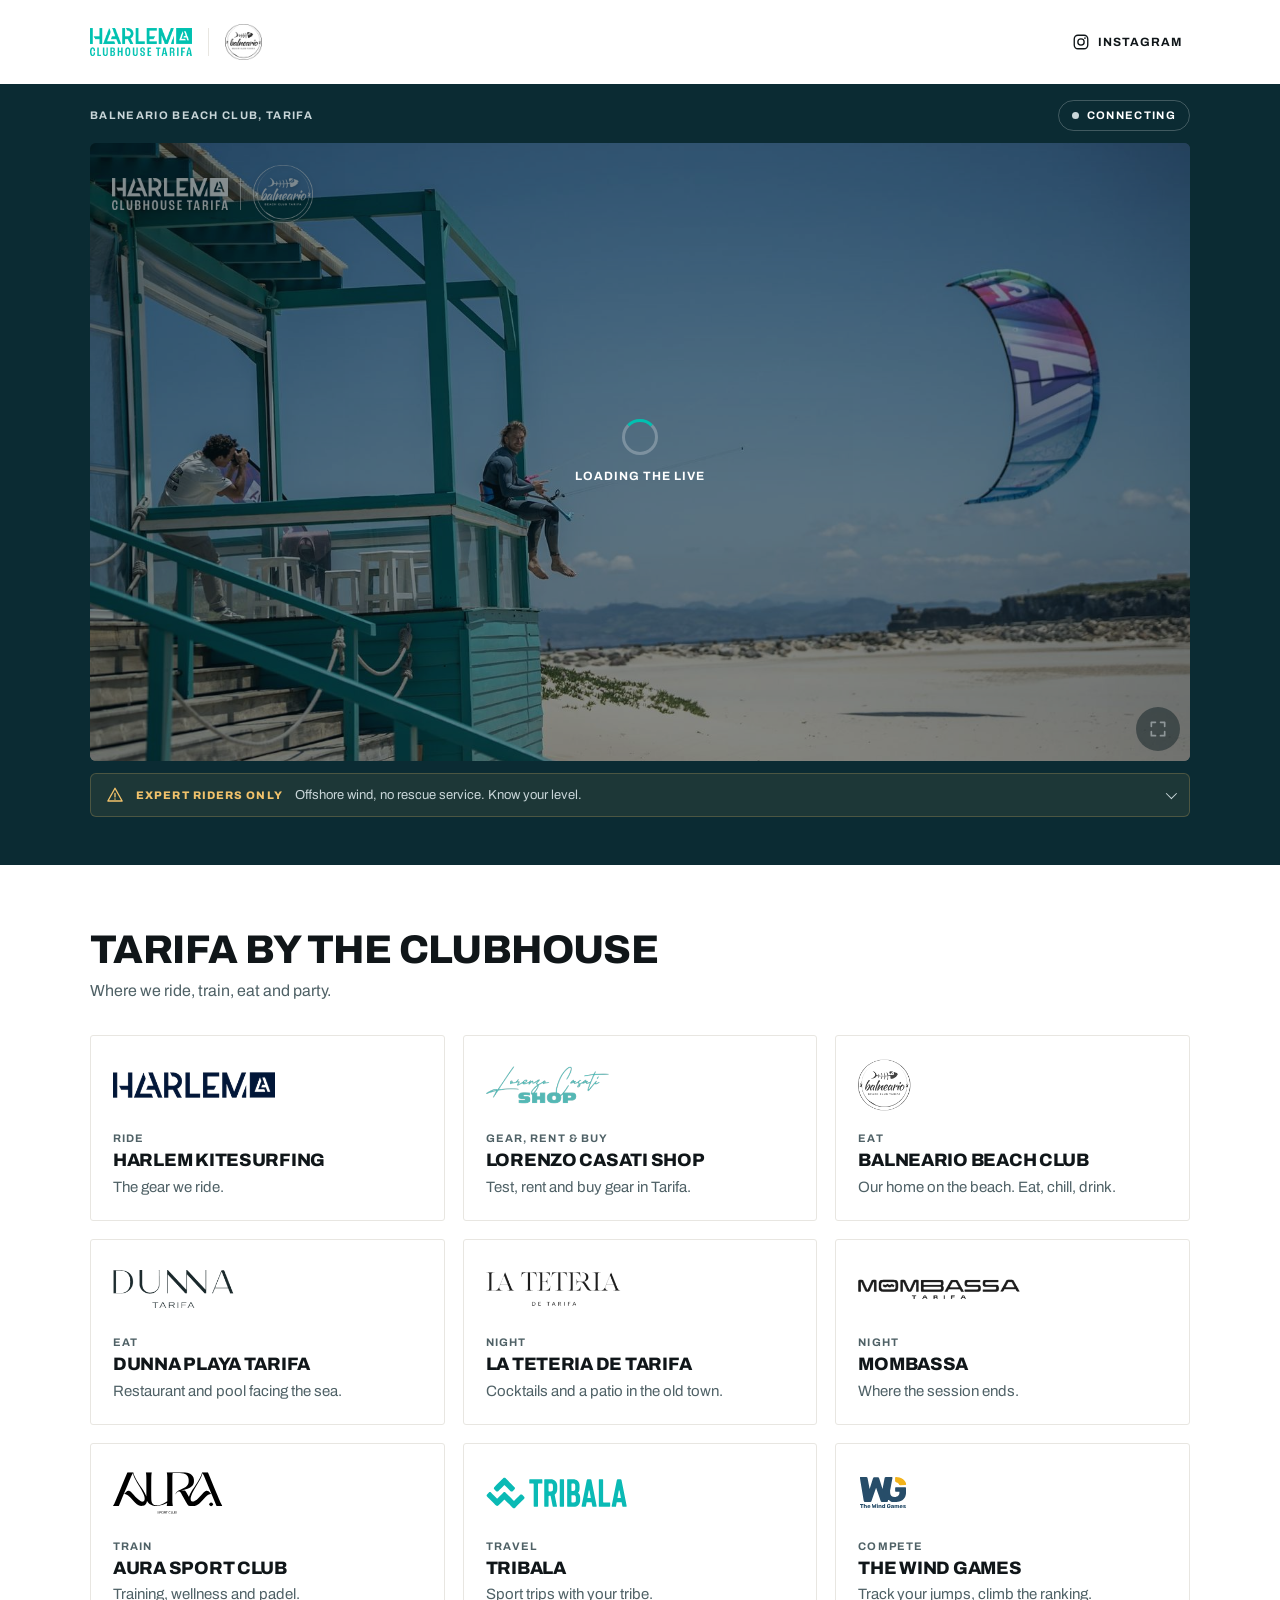
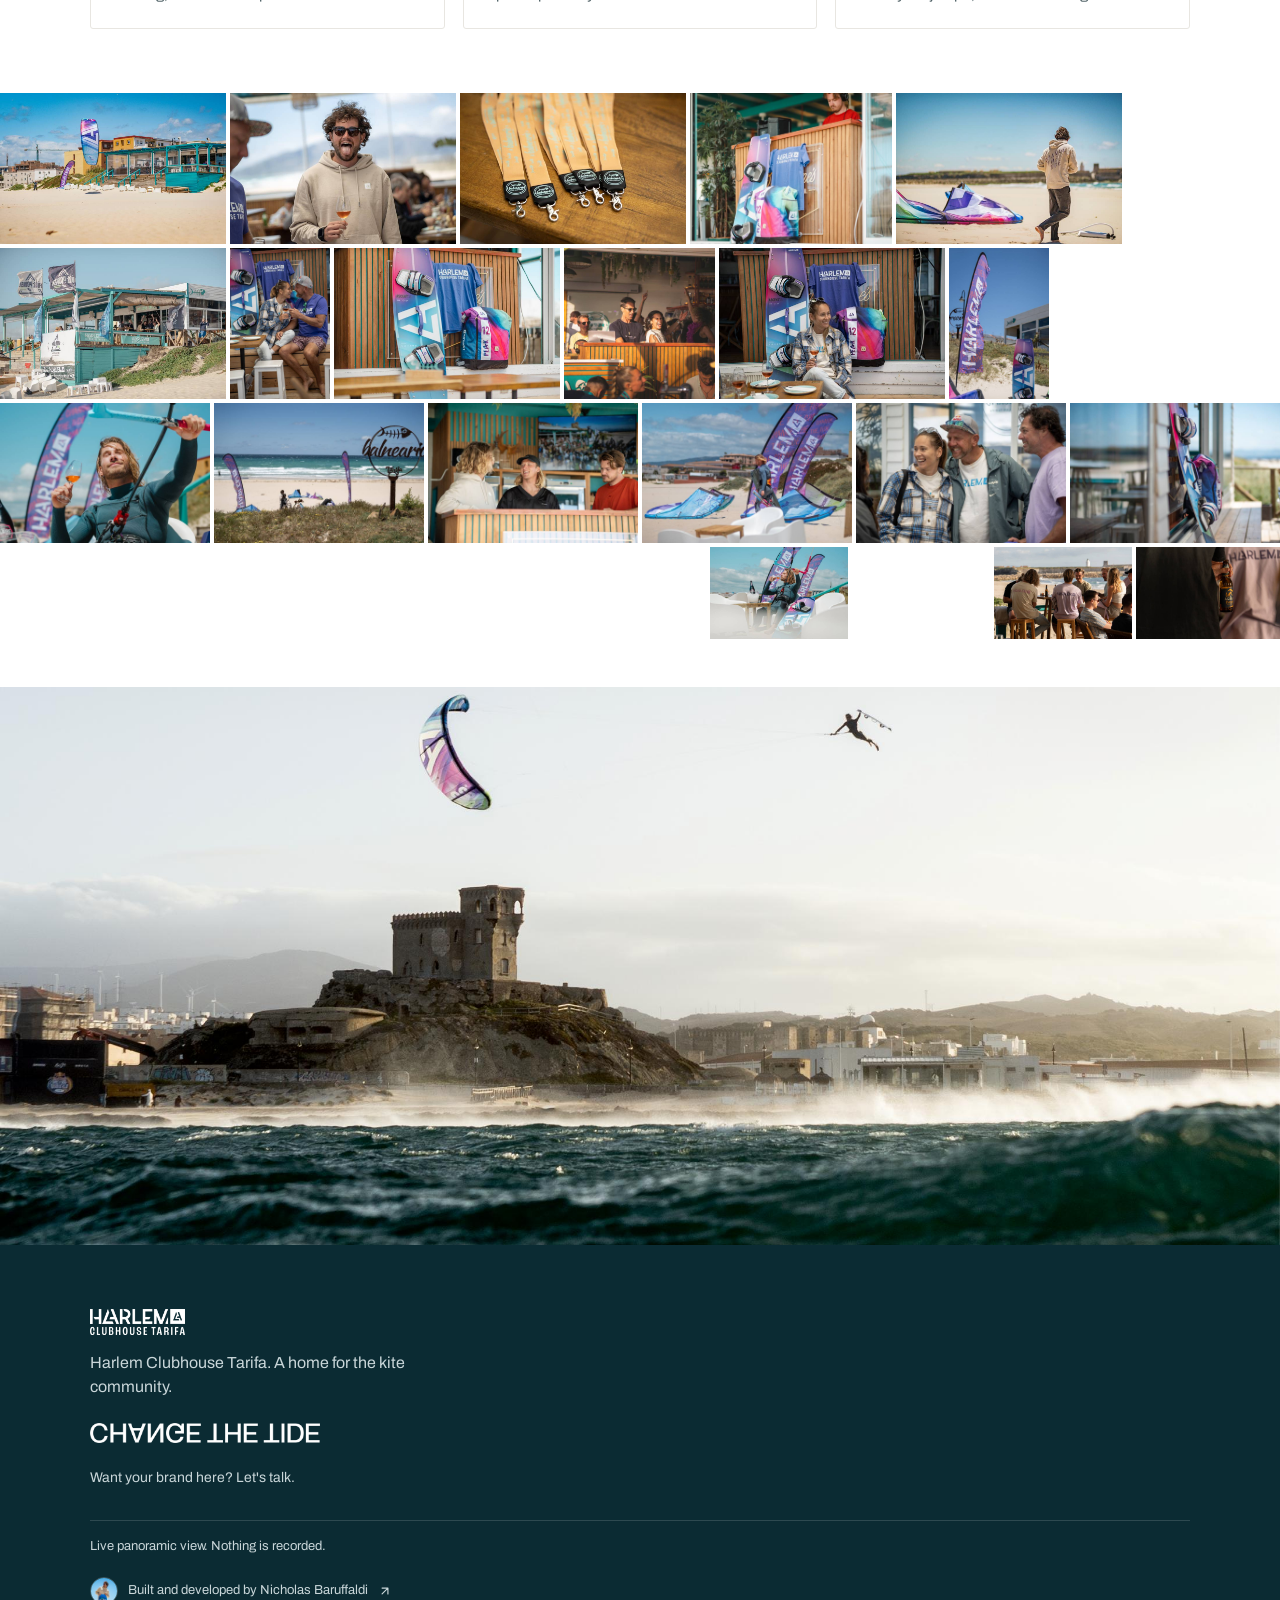
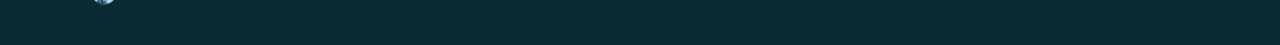
==== commit d61c6f86: "Point the cam at the new live dxkw4jl0GUU Co-Authored-By: Claude Opus 5.5 <noreply@anthropic.com>" ====
--- a/index.html
+++ b/index.html
@@ -37,7 +37,7 @@
 <link rel="stylesheet" href="assets/css/style.css?v=39">
 <link rel="preload" as="image" href="assets/img/cam-poster-1600.jpg" imagesrcset="assets/img/cam-poster-900.jpg 900w, assets/img/cam-poster-1600.jpg 1600w" imagesizes="100vw">
 
-<script src="assets/js/config.js?v=43" defer></script>
+<script src="assets/js/config.js?v=44" defer></script>
 <script src="assets/js/main.js?v=39" defer></script>
 </head>
 <body>
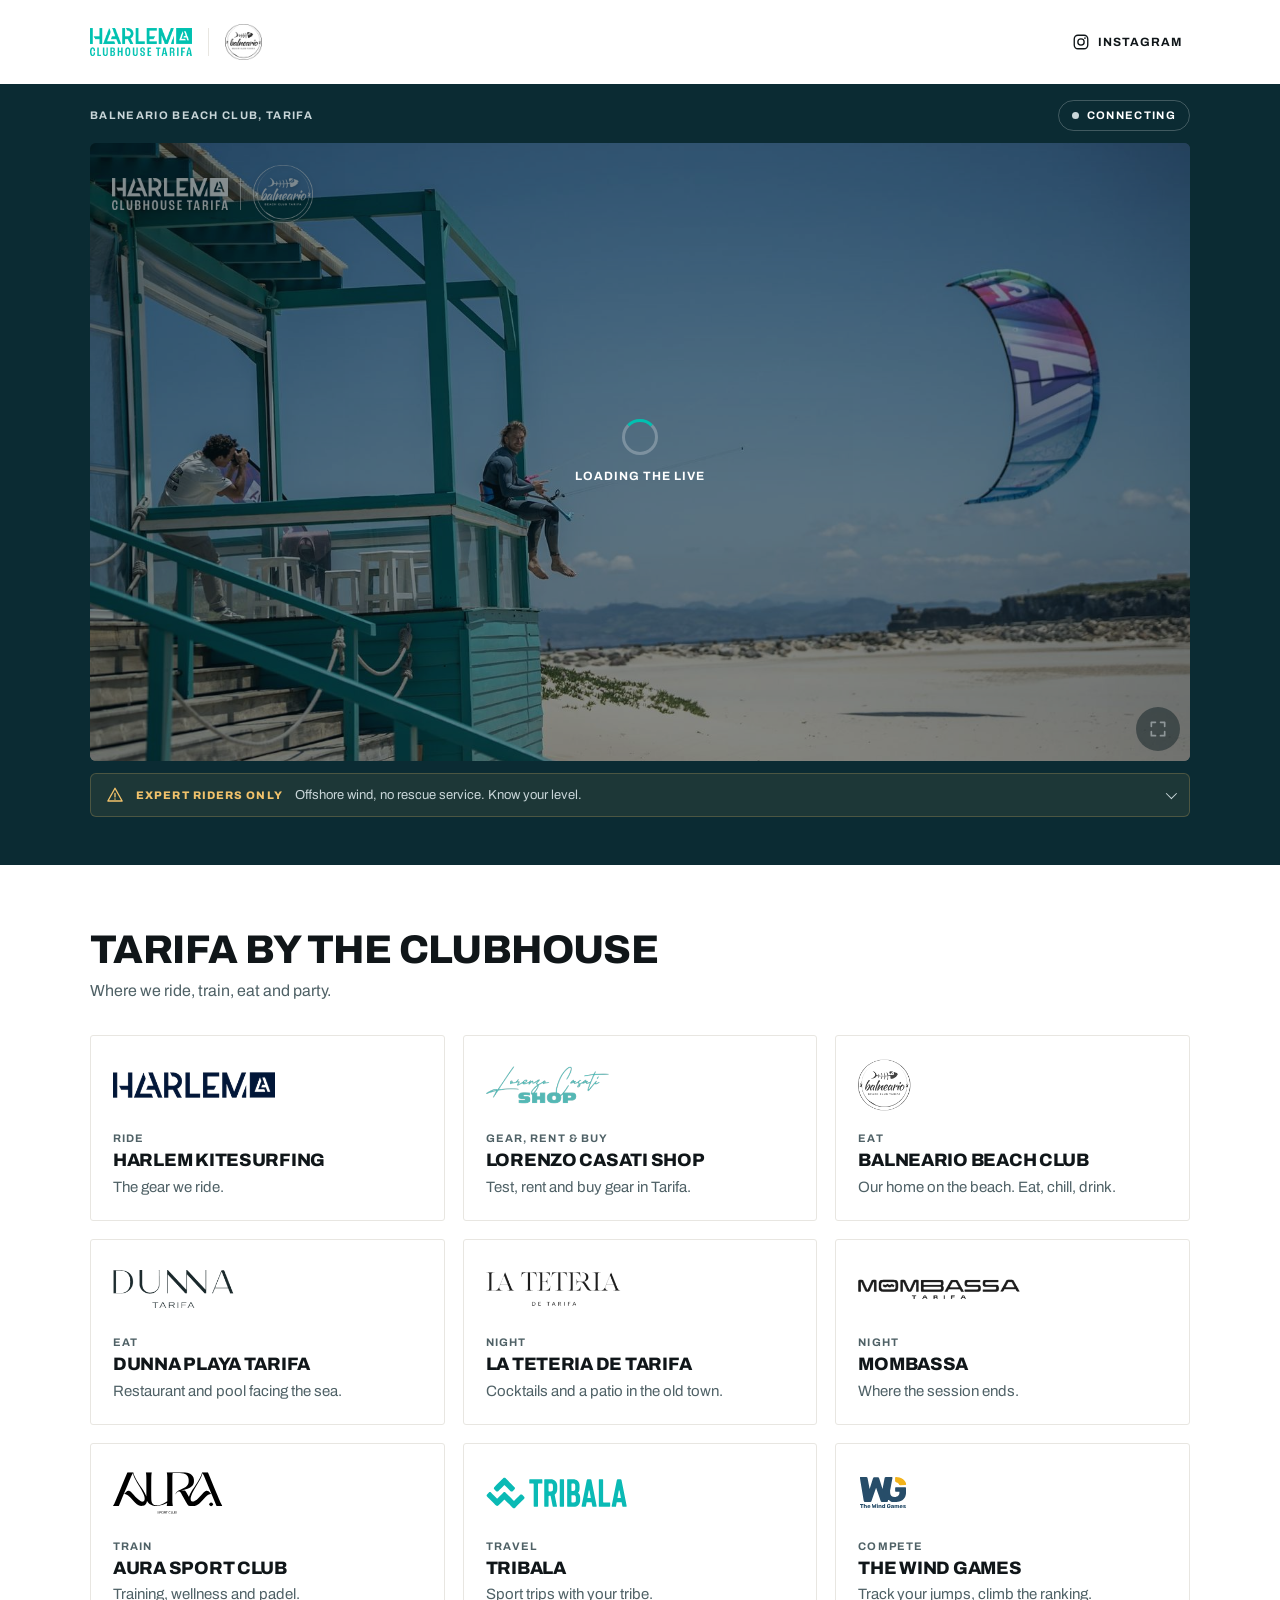
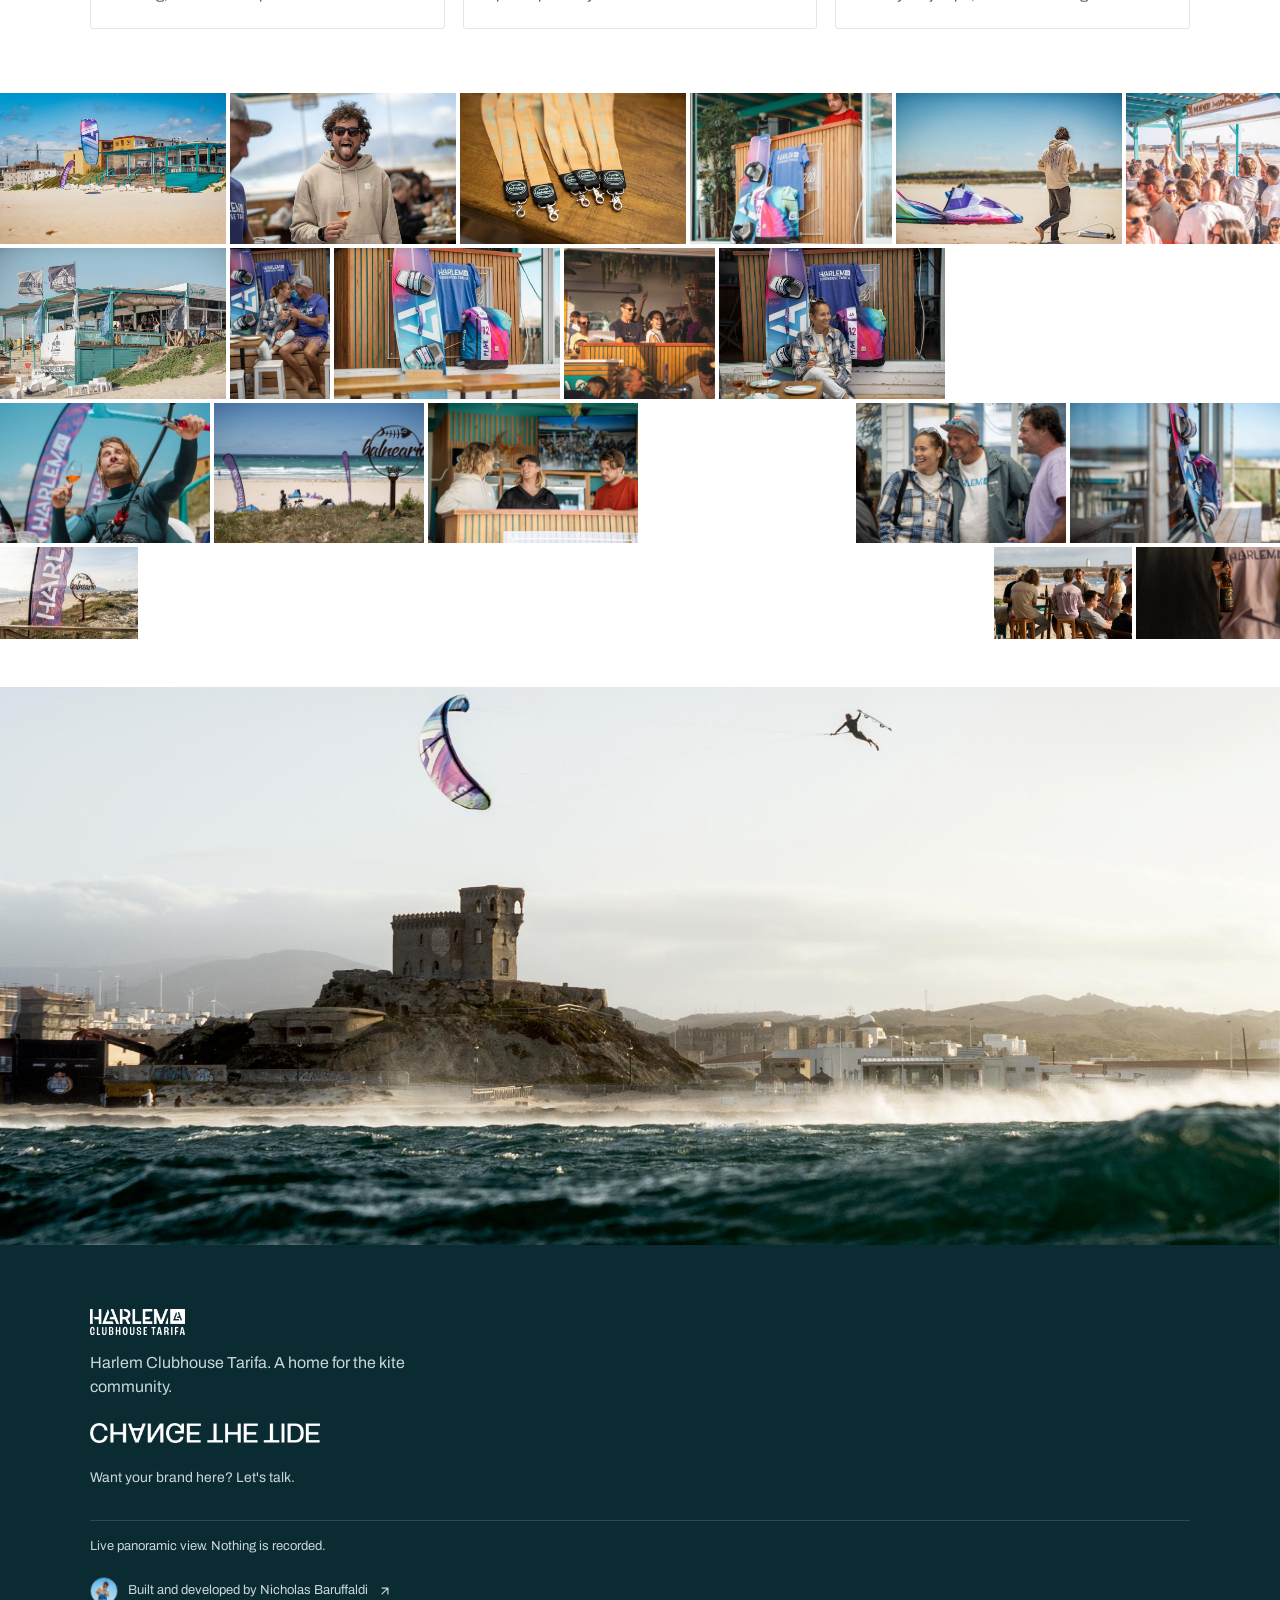
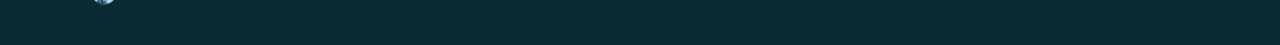
==== commit bc44d164: "Point the cam at the new live 8J_MYzOLKEI Co-Authored-By: Claude Opus 5.5 <noreply@anthropic.com> Cl" ====
--- a/index.html
+++ b/index.html
@@ -37,7 +37,7 @@
 <link rel="stylesheet" href="assets/css/style.css?v=39">
 <link rel="preload" as="image" href="assets/img/cam-poster-1600.jpg" imagesrcset="assets/img/cam-poster-900.jpg 900w, assets/img/cam-poster-1600.jpg 1600w" imagesizes="100vw">
 
-<script src="assets/js/config.js?v=44" defer></script>
+<script src="assets/js/config.js?v=45" defer></script>
 <script src="assets/js/main.js?v=39" defer></script>
 </head>
 <body>
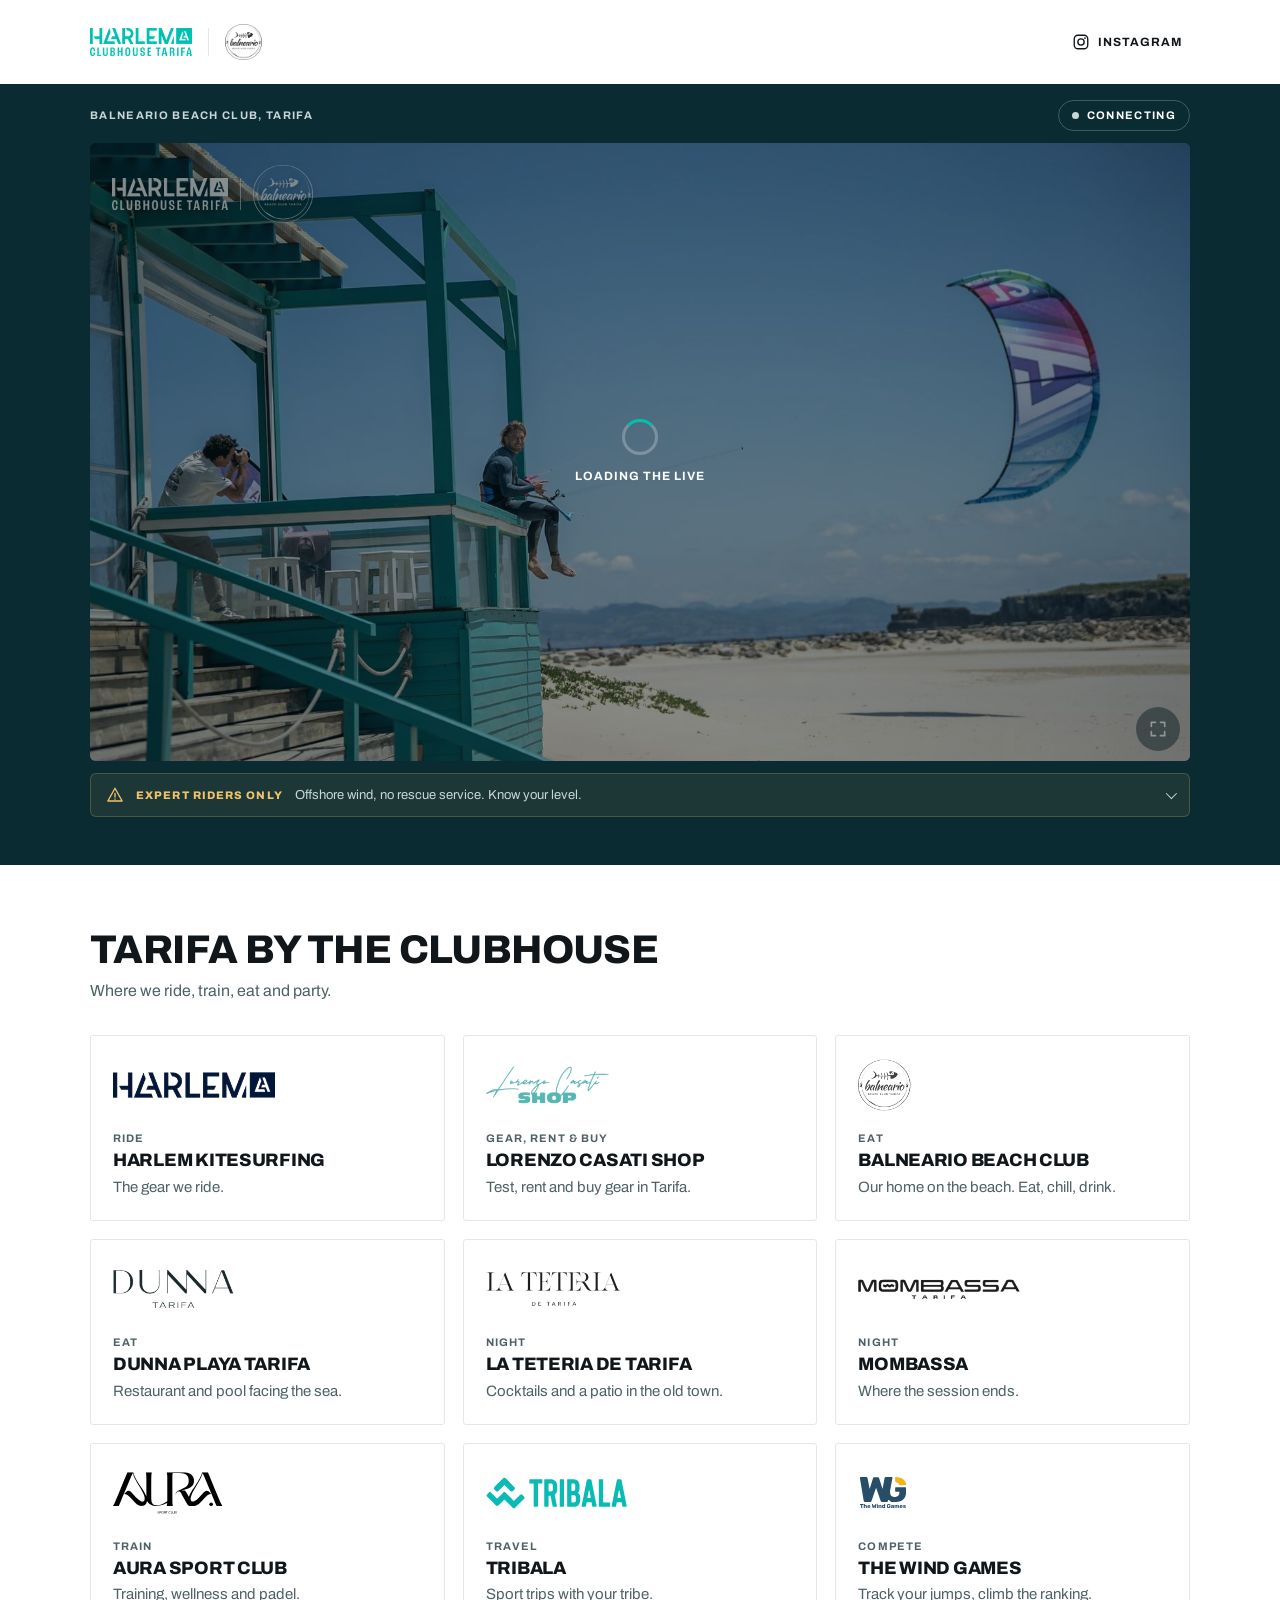
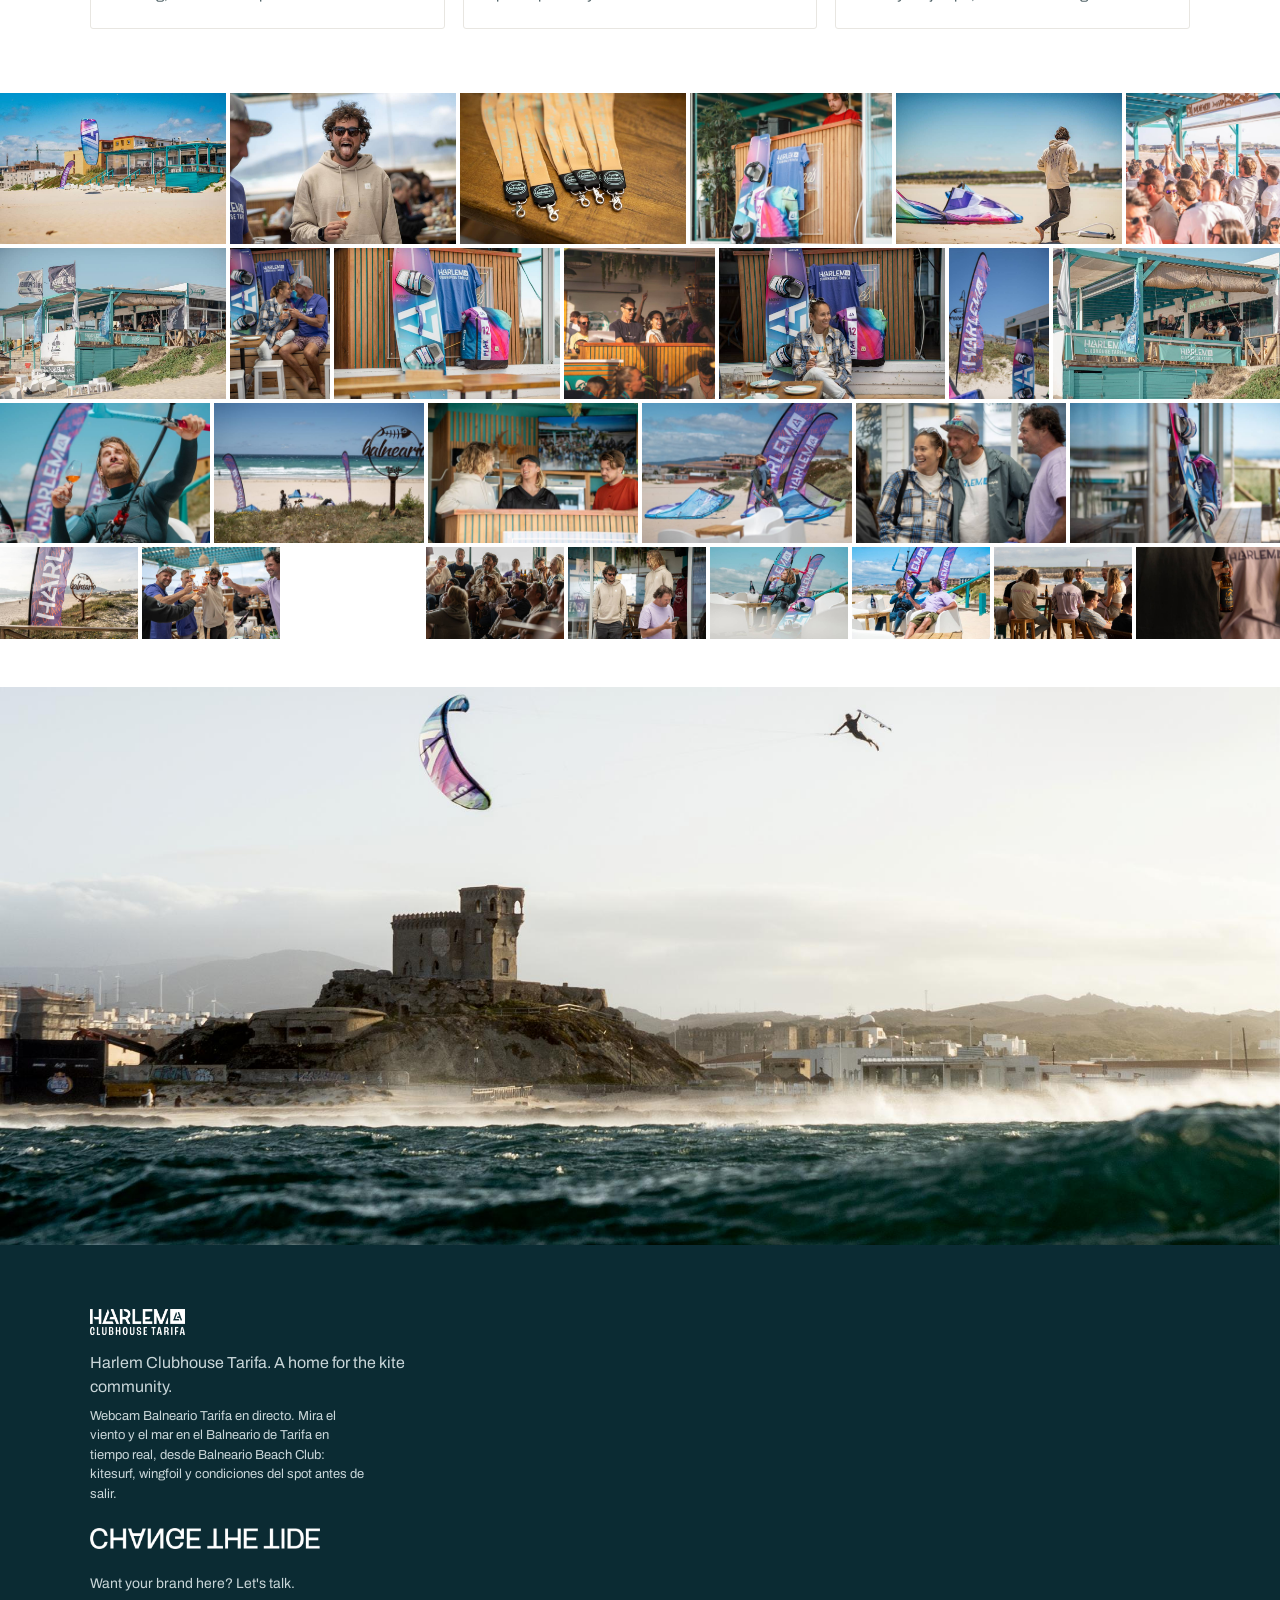
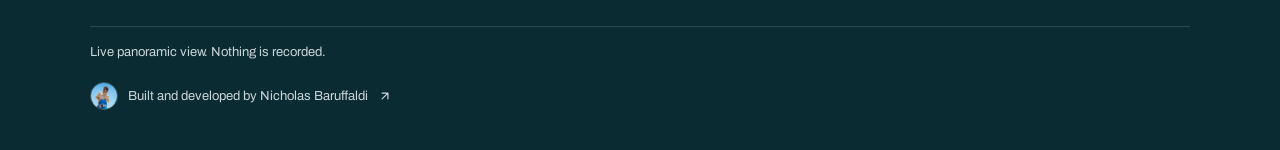
==== commit 55eef483: "SEO: Spanish line and title for webcam Balneario Tarifa searches Co-Authored-By: Claude Opus 5.5 <no" ====
--- a/index.html
+++ b/index.html
@@ -20,6 +20,7 @@
 <meta property="og:image:type" content="image/jpeg">
 <meta property="og:image:alt" content="Harlem Clubhouse Tarifa live webcam at Balneario Beach Club">
 <meta property="og:locale" content="en_GB">
+<meta property="og:locale:alternate" content="es_ES">
 <meta property="og:image:width" content="1200">
 <meta property="og:image:height" content="630">
 <meta name="twitter:card" content="summary_large_image">
@@ -34,10 +35,10 @@
 <link rel="preconnect" href="https://fonts.googleapis.com">
 <link rel="preconnect" href="https://fonts.gstatic.com" crossorigin>
 <link rel="stylesheet" href="https://fonts.googleapis.com/css2?family=Archivo:wght@500;700;800&display=swap">
-<link rel="stylesheet" href="assets/css/style.css?v=39">
+<link rel="stylesheet" href="assets/css/style.css?v=40">
 <link rel="preload" as="image" href="assets/img/cam-poster-1600.jpg" imagesrcset="assets/img/cam-poster-900.jpg 900w, assets/img/cam-poster-1600.jpg 1600w" imagesizes="100vw">
 
-<script src="assets/js/config.js?v=45" defer></script>
+<script src="assets/js/config.js?v=46" defer></script>
 <script src="assets/js/main.js?v=39" defer></script>
 </head>
 <body>
@@ -67,7 +68,7 @@
   <!-- the screen: the webcam lives in here -->
   <section class="window" aria-labelledby="window-title">
     <div class="shell">
-      <h1 class="u-hidden" id="window-title" data-copy="webcam.frameTitle">Live webcam, Balneario Beach Club, Tarifa</h1>
+      <h1 class="u-hidden" id="window-title" data-copy="webcam.frameTitle">Webcam Balneario Tarifa en directo. Live webcam, Balneario Beach Club</h1>
       <div class="window__bar">
         <p class="window__place" id="cam-place"></p>
         <p class="window__status">
@@ -182,6 +183,7 @@
       <img class="footer__logo" src="assets/img/logo-clubhouse-white.png" width="680" height="187"
            alt="Harlem Clubhouse Tarifa" data-copy-alt="header.logoAlt" loading="lazy" decoding="async">
       <p class="footer__line" data-copy="footer.line1">Harlem Clubhouse Tarifa. A home for the kite community.</p>
+      <p class="footer__line footer__about" lang="es">Webcam Balneario Tarifa en directo. Mira el viento y el mar en el Balneario de Tarifa en tiempo real, desde Balneario Beach Club: kitesurf, wingfoil y condiciones del spot antes de salir.</p>
     </div>
     <p class="footer__tagline" data-copy="footer.line2">Change the tide.</p>
     <nav class="footer__brands" id="footer-brands" aria-label="Brands"></nav>
--- a/assets/css/style.css
+++ b/assets/css/style.css
@@ -1029,3 +1029,5 @@
 .legal__h { font-size: 18px; margin-top: var(--s6); margin-bottom: var(--s2); }
 .legal p { color: var(--mute); margin-bottom: var(--s3); max-width: 62ch; }
 .legal__back { margin-top: var(--s7); }
+
+.footer__about { font-size: 13px; margin-top: var(--s2); }
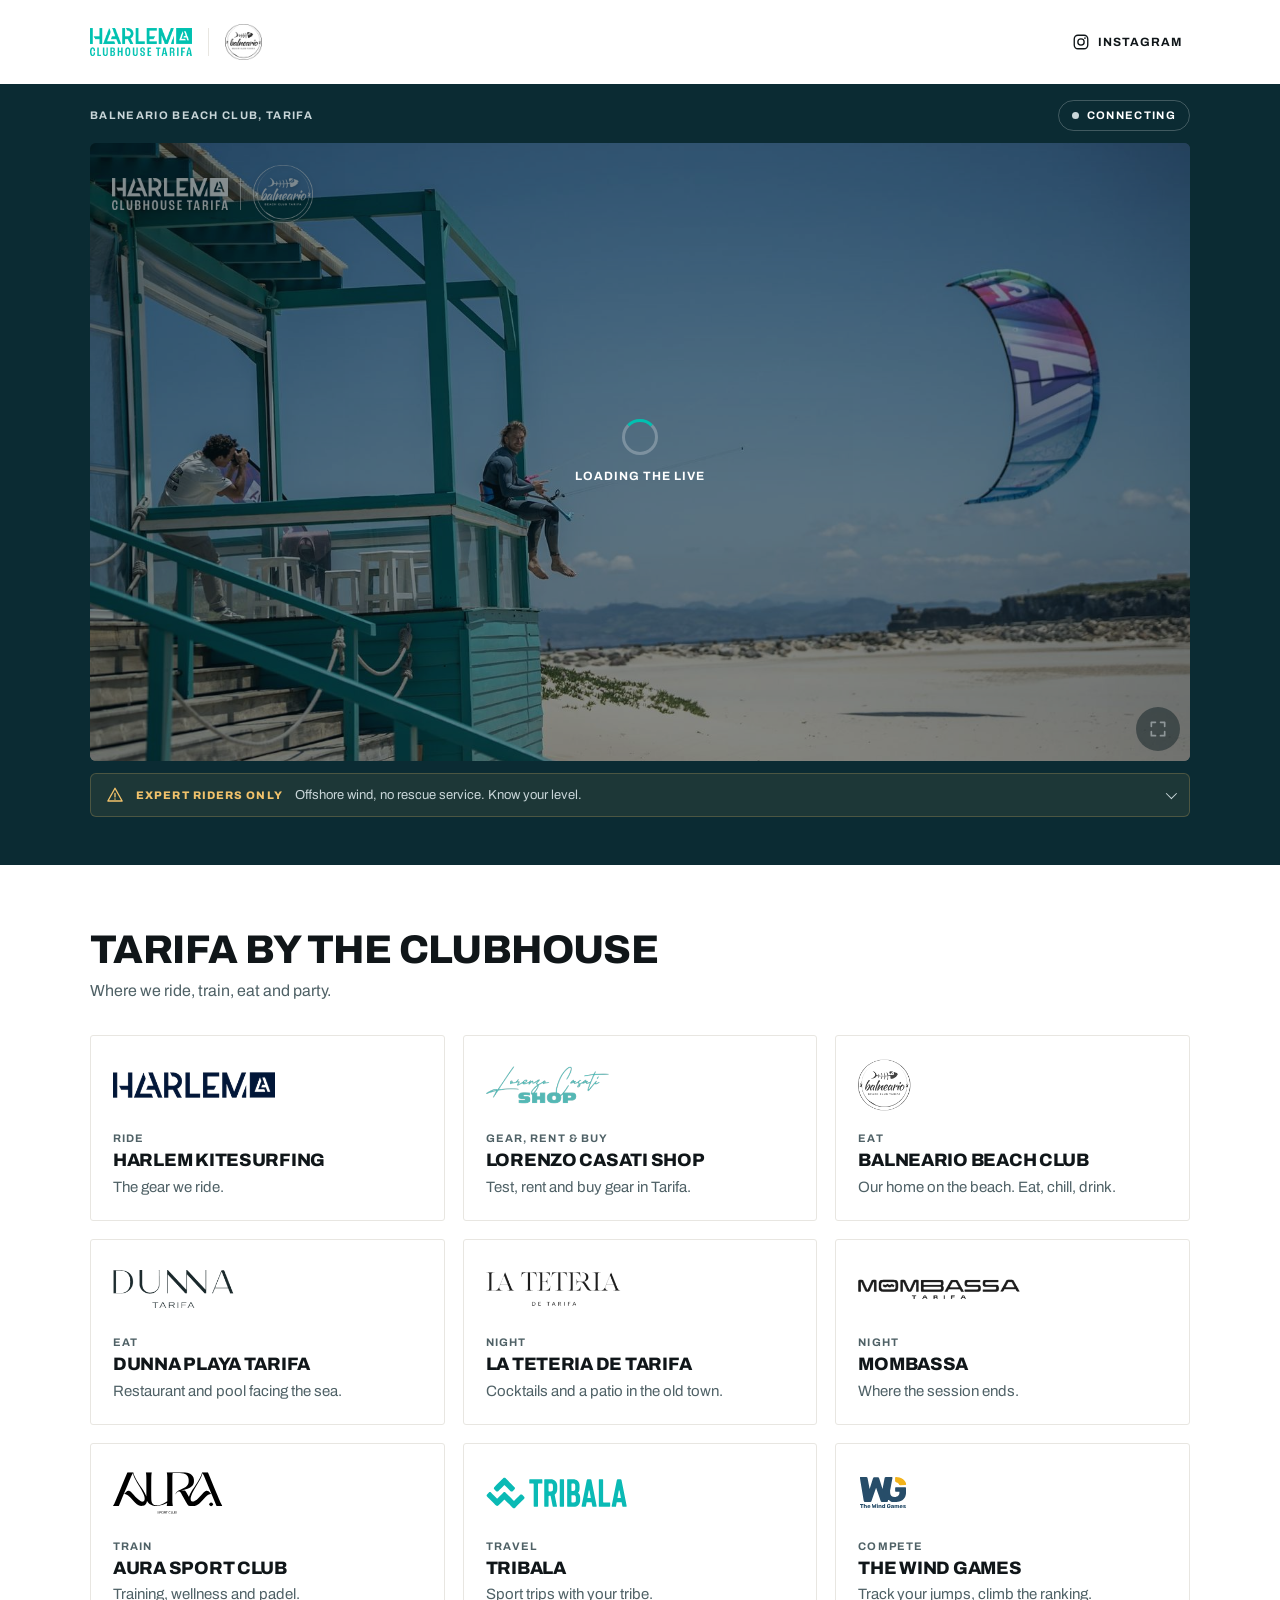
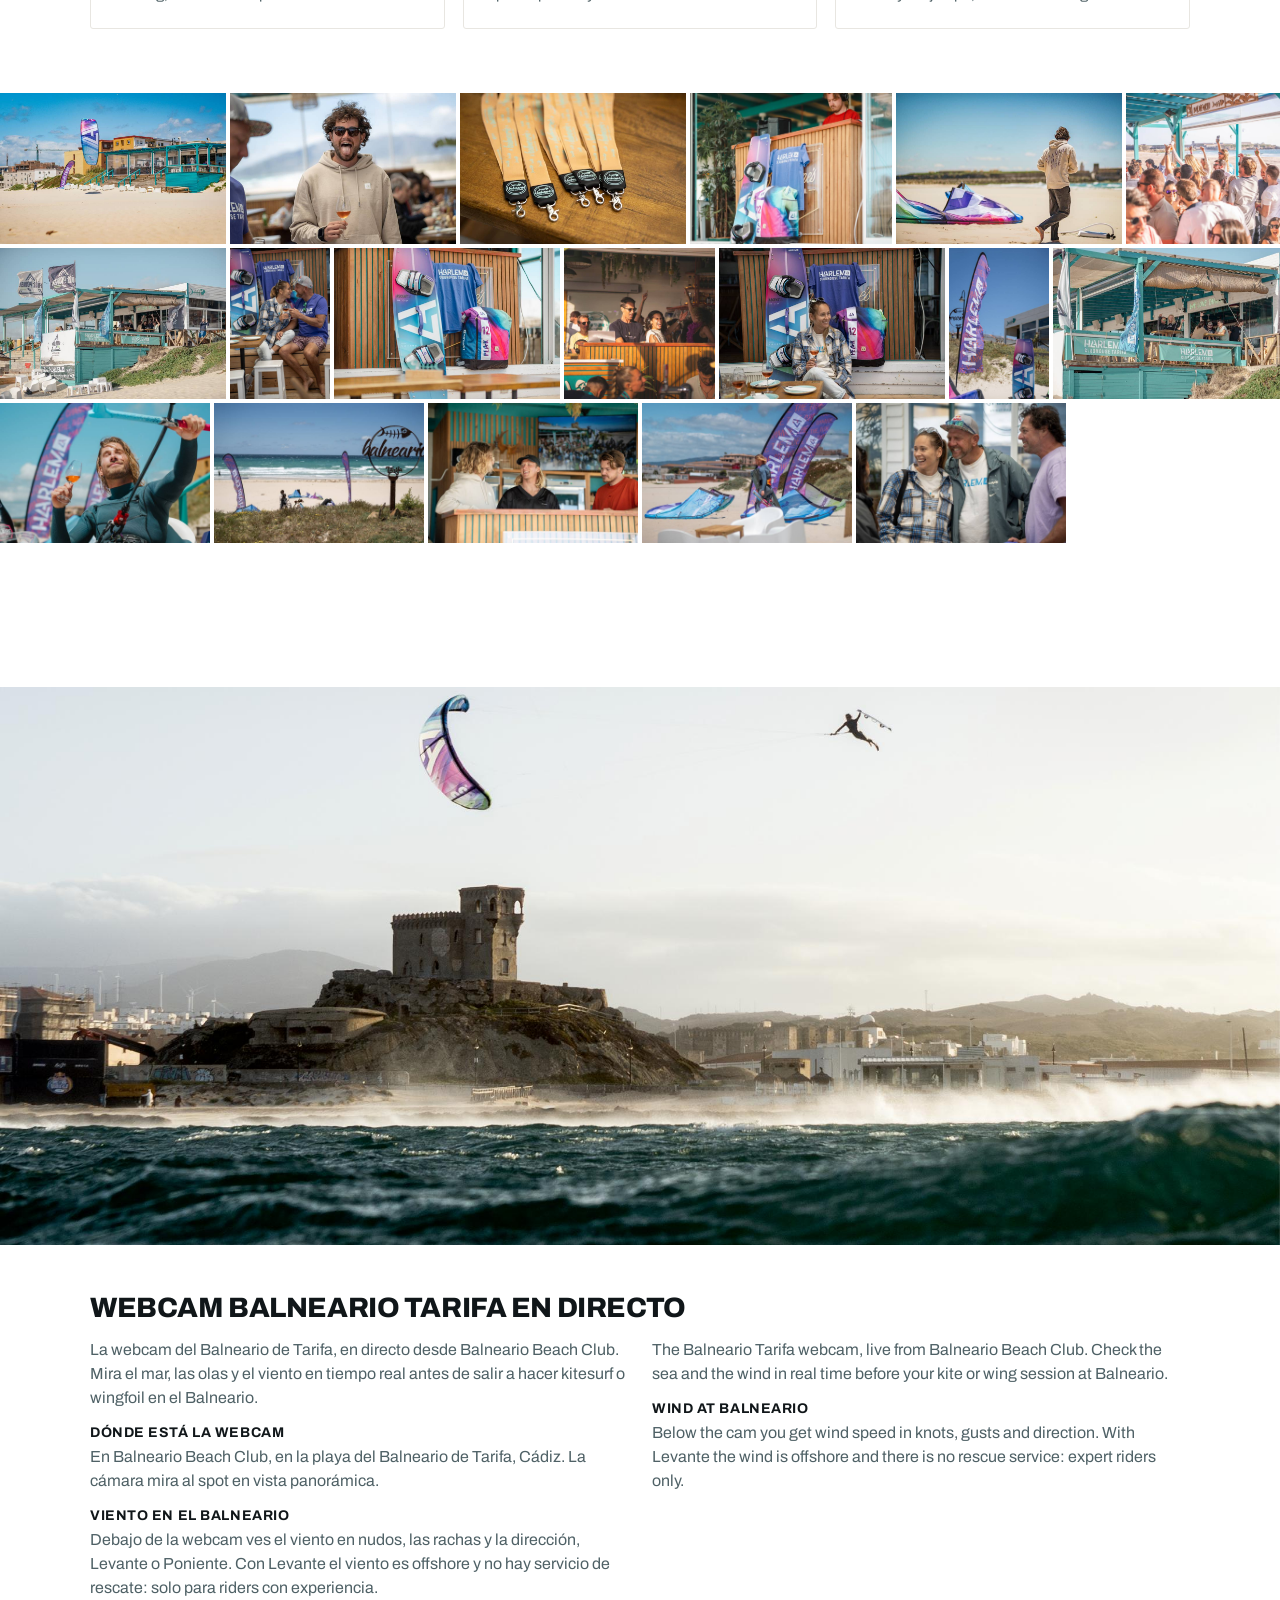
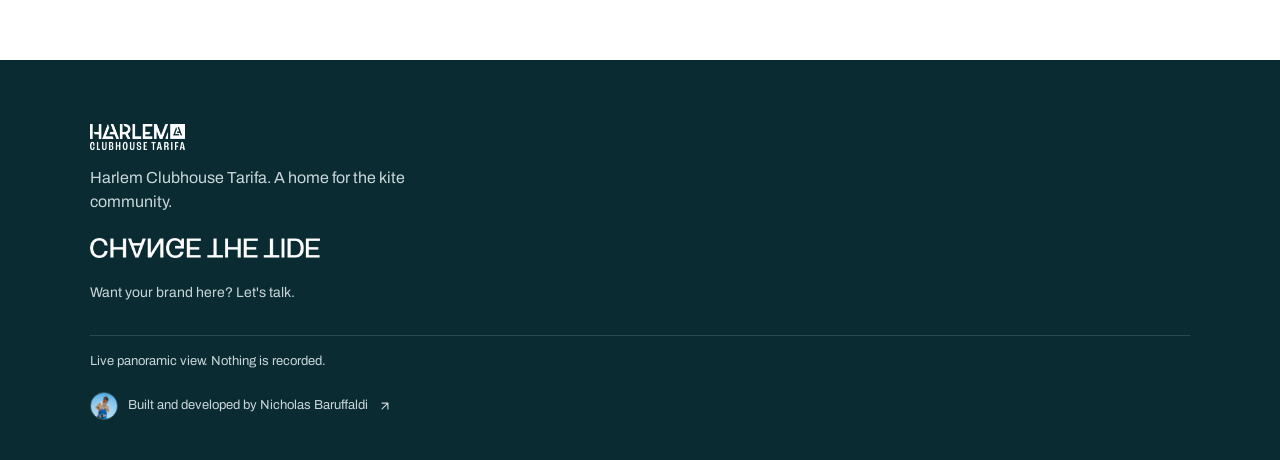
==== commit 507226fb: "SEO: Spanish title, about section and live video data for webcam Balneario Tarifa The script-set tit" ====
--- a/index.html
+++ b/index.html
@@ -3,18 +3,23 @@
 <head>
 <meta charset="utf-8">
 <meta name="viewport" content="width=device-width, initial-scale=1">
-<title>Webcam Balneario Tarifa Live | Harlem Clubhouse</title>
-<meta name="description" content="Webcam Balneario Tarifa en directo. Live webcam and wind from Balneario Beach Club, Tarifa. Check the conditions, join the family, ride together.">
+<title>Webcam Balneario Tarifa en directo | Live cam Harlem Clubhouse</title>
+<meta name="description" content="Webcam del Balneario de Tarifa en directo, con viento en tiempo real. Mira el spot de kitesurf antes de salir. Live webcam from Balneario Beach Club, Tarifa.">
 <meta name="google-site-verification" content="uQPSAsX6iICn_z2MTGbaCbMrA-kdY0lqfQEgzLH7b14">
 <link rel="canonical" href="https://harlem.clubhousetarifa.com/">
 <script type="application/ld+json">
-{"@context":"https://schema.org","@type":"WebPage","name":"Webcam Balneario Tarifa Live","url":"https://harlem.clubhousetarifa.com/","inLanguage":"en","description":"Live webcam and wind from Balneario Beach Club, Tarifa.","publisher":{"@type":"Organization","name":"Harlem Clubhouse Tarifa","url":"https://harlem.clubhousetarifa.com/"},"about":{"@type":"Place","name":"Balneario Beach Club Tarifa","address":{"@type":"PostalAddress","addressLocality":"Tarifa","addressRegion":"Cádiz","addressCountry":"ES"}}}
+{"@context":"https://schema.org","@graph":[
+{"@type":"WebSite","@id":"https://harlem.clubhousetarifa.com/#site","name":"Harlem Clubhouse Tarifa","url":"https://harlem.clubhousetarifa.com/","inLanguage":["es","en"]},
+{"@type":"Organization","@id":"https://harlem.clubhousetarifa.com/#org","name":"Harlem Clubhouse Tarifa","url":"https://harlem.clubhousetarifa.com/","logo":"https://harlem.clubhousetarifa.com/assets/img/logo-clubhouse-white.png","sameAs":["https://www.instagram.com/harlemclubhouse.tarifa/"]},
+{"@type":"Place","@id":"https://harlem.clubhousetarifa.com/#place","name":"Balneario Beach Club Tarifa","address":{"@type":"PostalAddress","addressLocality":"Tarifa","addressRegion":"Cádiz","addressCountry":"ES"}},
+{"@type":"WebPage","@id":"https://harlem.clubhousetarifa.com/#page","url":"https://harlem.clubhousetarifa.com/","name":"Webcam Balneario Tarifa en directo","description":"Webcam del Balneario de Tarifa en directo, con viento en tiempo real.","inLanguage":["es","en"],"isPartOf":{"@id":"https://harlem.clubhousetarifa.com/#site"},"publisher":{"@id":"https://harlem.clubhousetarifa.com/#org"},"about":{"@id":"https://harlem.clubhousetarifa.com/#place"}}
+]}
 </script>
 
 <meta property="og:type" content="website">
 <meta property="og:site_name" content="Harlem Clubhouse Tarifa">
-<meta property="og:title" content="Webcam Balneario Tarifa Live | Harlem Clubhouse">
-<meta property="og:description" content="Webcam Balneario Tarifa en directo. Live webcam and wind from Balneario Beach Club, Tarifa. Check the conditions, join the family, ride together.">
+<meta property="og:title" content="Webcam Balneario Tarifa en directo | Live cam Harlem Clubhouse">
+<meta property="og:description" content="Webcam del Balneario de Tarifa en directo, con viento en tiempo real. Mira el spot de kitesurf antes de salir. Live webcam from Balneario Beach Club, Tarifa.">
 <meta property="og:url" content="https://harlem.clubhousetarifa.com/">
 <meta property="og:image" content="https://harlem.clubhousetarifa.com/assets/img/og-image.jpg">
 <meta property="og:image:type" content="image/jpeg">
@@ -24,8 +29,8 @@
 <meta property="og:image:width" content="1200">
 <meta property="og:image:height" content="630">
 <meta name="twitter:card" content="summary_large_image">
-<meta name="twitter:title" content="Webcam Balneario Tarifa Live | Harlem Clubhouse">
-<meta name="twitter:description" content="Webcam Balneario Tarifa en directo. Live webcam and wind from Balneario Beach Club, Tarifa. Check the conditions, join the family, ride together.">
+<meta name="twitter:title" content="Webcam Balneario Tarifa en directo | Live cam Harlem Clubhouse">
+<meta name="twitter:description" content="Webcam del Balneario de Tarifa en directo, con viento en tiempo real. Mira el spot de kitesurf antes de salir. Live webcam from Balneario Beach Club, Tarifa.">
 <meta name="twitter:image" content="https://harlem.clubhousetarifa.com/assets/img/og-image.jpg">
 
 <meta name="theme-color" content="#0B2B33">
@@ -35,11 +40,11 @@
 <link rel="preconnect" href="https://fonts.googleapis.com">
 <link rel="preconnect" href="https://fonts.gstatic.com" crossorigin>
 <link rel="stylesheet" href="https://fonts.googleapis.com/css2?family=Archivo:wght@500;700;800&display=swap">
-<link rel="stylesheet" href="assets/css/style.css?v=40">
+<link rel="stylesheet" href="assets/css/style.css?v=41">
 <link rel="preload" as="image" href="assets/img/cam-poster-1600.jpg" imagesrcset="assets/img/cam-poster-900.jpg 900w, assets/img/cam-poster-1600.jpg 1600w" imagesizes="100vw">
 
-<script src="assets/js/config.js?v=46" defer></script>
-<script src="assets/js/main.js?v=39" defer></script>
+<script src="assets/js/config.js?v=47" defer></script>
+<script src="assets/js/main.js?v=40" defer></script>
 </head>
 <body>
 
@@ -160,6 +165,27 @@
   <!-- one wide photograph to close on -->
   <section class="closing" id="section-closing" hidden></section>
 
+  <!-- what this page is, in the words people search with -->
+  <section class="about" id="section-about" aria-labelledby="about-title">
+    <div class="shell">
+      <h2 class="about__title" id="about-title" lang="es">Webcam Balneario Tarifa en directo</h2>
+      <div class="about__cols">
+        <div lang="es">
+          <p>La webcam del Balneario de Tarifa, en directo desde Balneario Beach Club. Mira el mar, las olas y el viento en tiempo real antes de salir a hacer kitesurf o wingfoil en el Balneario.</p>
+          <h3 class="about__q">Dónde está la webcam</h3>
+          <p>En Balneario Beach Club, en la playa del Balneario de Tarifa, Cádiz. La cámara mira al spot en vista panorámica.</p>
+          <h3 class="about__q">Viento en el Balneario</h3>
+          <p>Debajo de la webcam ves el viento en nudos, las rachas y la dirección, Levante o Poniente. Con Levante el viento es offshore y no hay servicio de rescate: solo para riders con experiencia.</p>
+        </div>
+        <div lang="en">
+          <p>The Balneario Tarifa webcam, live from Balneario Beach Club. Check the sea and the wind in real time before your kite or wing session at Balneario.</p>
+          <h3 class="about__q">Wind at Balneario</h3>
+          <p>Below the cam you get wind speed in knots, gusts and direction. With Levante the wind is offshore and there is no rescue service: expert riders only.</p>
+        </div>
+      </div>
+    </div>
+  </section>
+
   <!-- the ask -->
   <section class="join" id="section-join" aria-labelledby="join-title">
     <div class="shell join__row">
@@ -183,7 +209,6 @@
       <img class="footer__logo" src="assets/img/logo-clubhouse-white.png" width="680" height="187"
            alt="Harlem Clubhouse Tarifa" data-copy-alt="header.logoAlt" loading="lazy" decoding="async">
       <p class="footer__line" data-copy="footer.line1">Harlem Clubhouse Tarifa. A home for the kite community.</p>
-      <p class="footer__line footer__about" lang="es">Webcam Balneario Tarifa en directo. Mira el viento y el mar en el Balneario de Tarifa en tiempo real, desde Balneario Beach Club: kitesurf, wingfoil y condiciones del spot antes de salir.</p>
     </div>
     <p class="footer__tagline" data-copy="footer.line2">Change the tide.</p>
     <nav class="footer__brands" id="footer-brands" aria-label="Brands"></nav>
--- a/assets/css/style.css
+++ b/assets/css/style.css
@@ -1030,4 +1030,11 @@
 .legal p { color: var(--mute); margin-bottom: var(--s3); max-width: 62ch; }
 .legal__back { margin-top: var(--s7); }
 
-.footer__about { font-size: 13px; margin-top: var(--s2); }
+
+/* about the cam: plain words for people and for search */
+.about { padding: var(--s7) 0; }
+.about__title { margin: 0 0 var(--s4); font-size: 28px; }
+.about__cols { display: grid; gap: var(--s5); }
+.about__cols p { margin: 0 0 var(--s3); color: var(--mute); max-width: 60ch; }
+.about__q { margin: var(--s4) 0 var(--s1); font-size: 14px; font-weight: 700; text-transform: uppercase; letter-spacing: 0.04em; }
+@media (min-width: 800px) { .about__cols { grid-template-columns: 1fr 1fr; } }
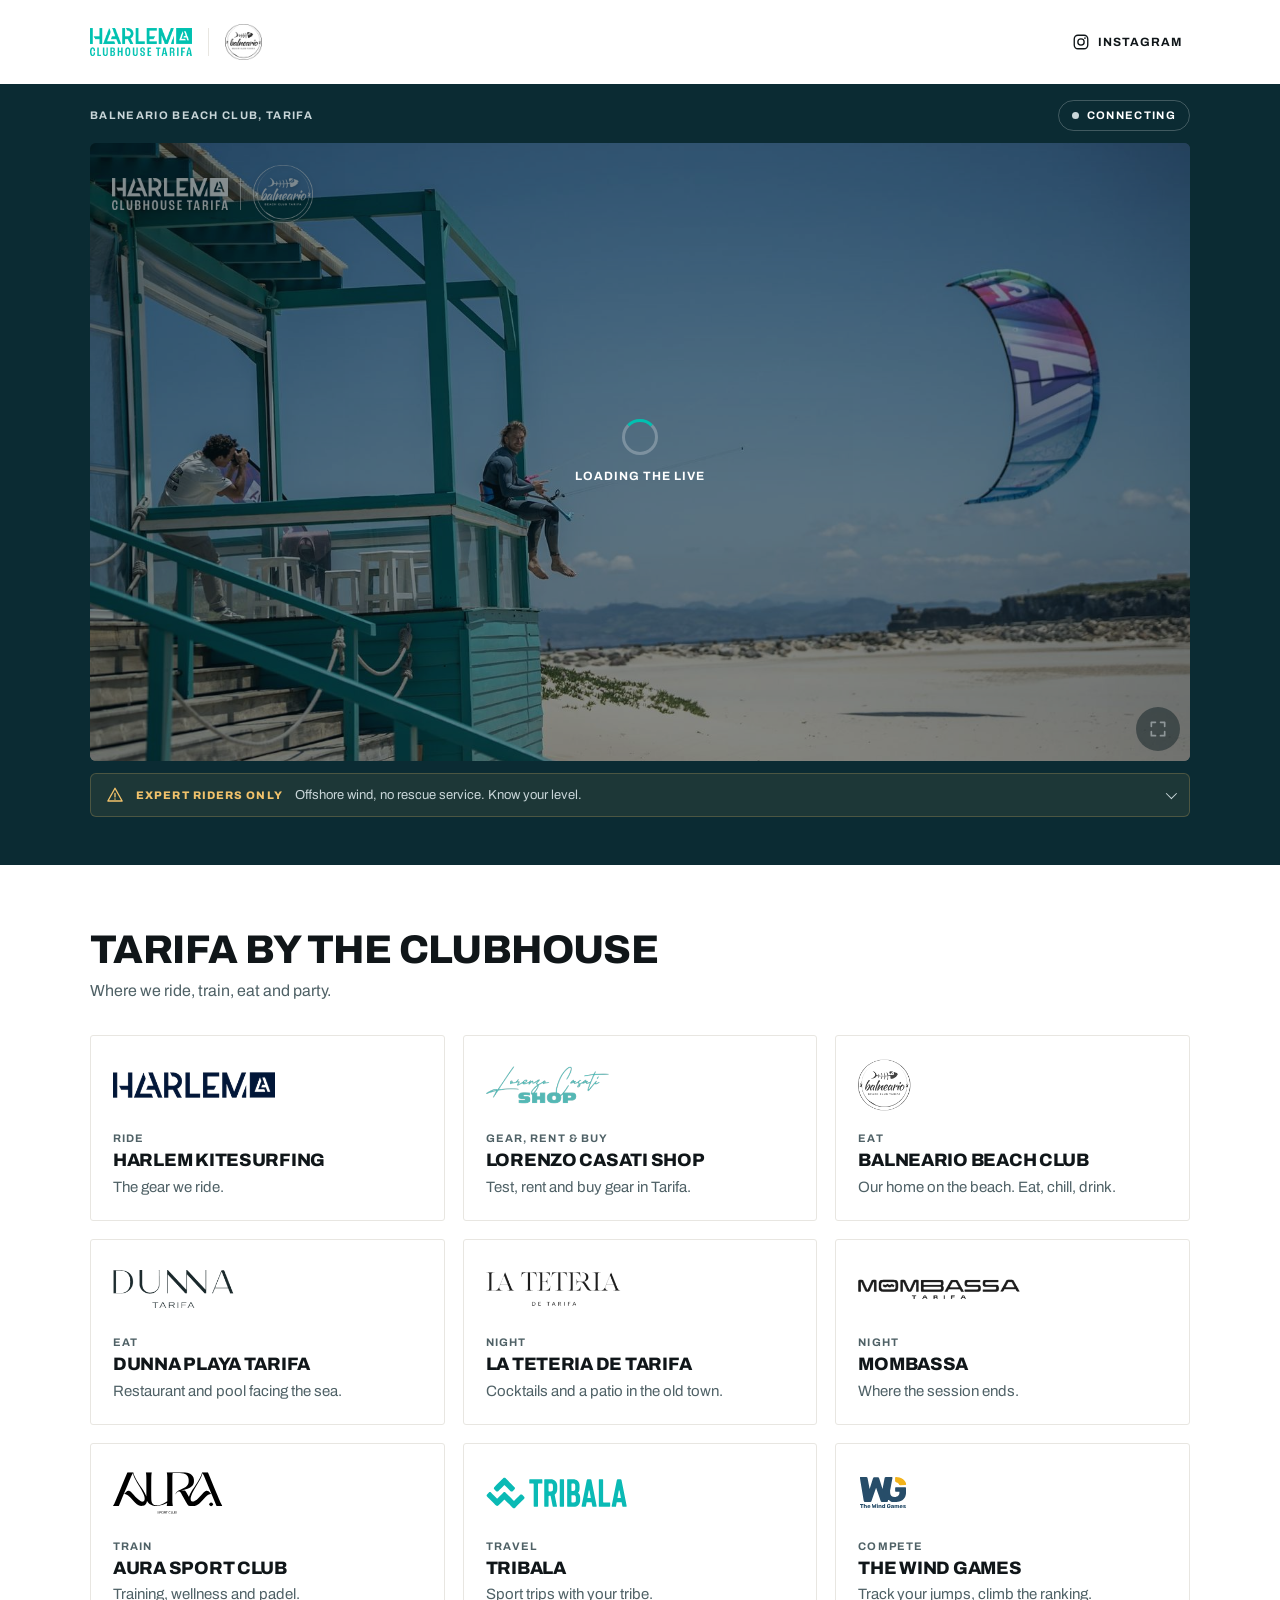
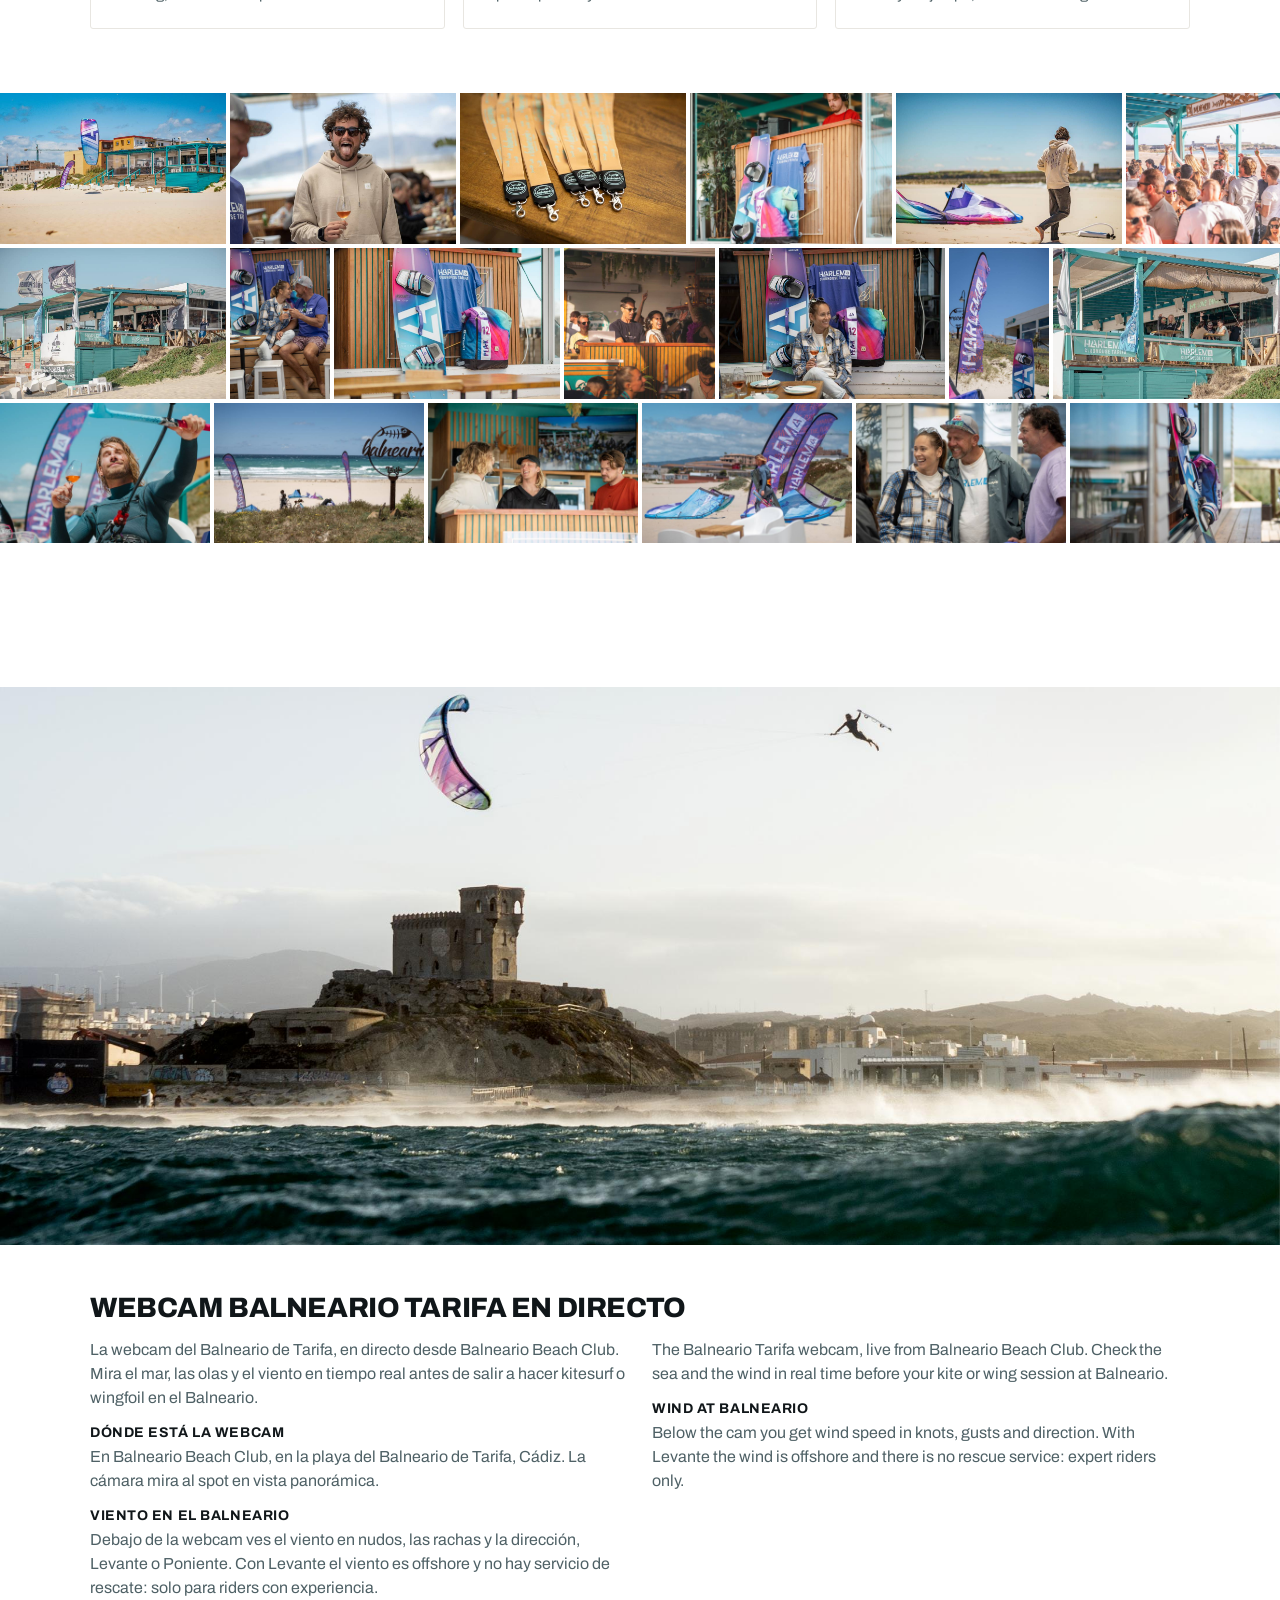
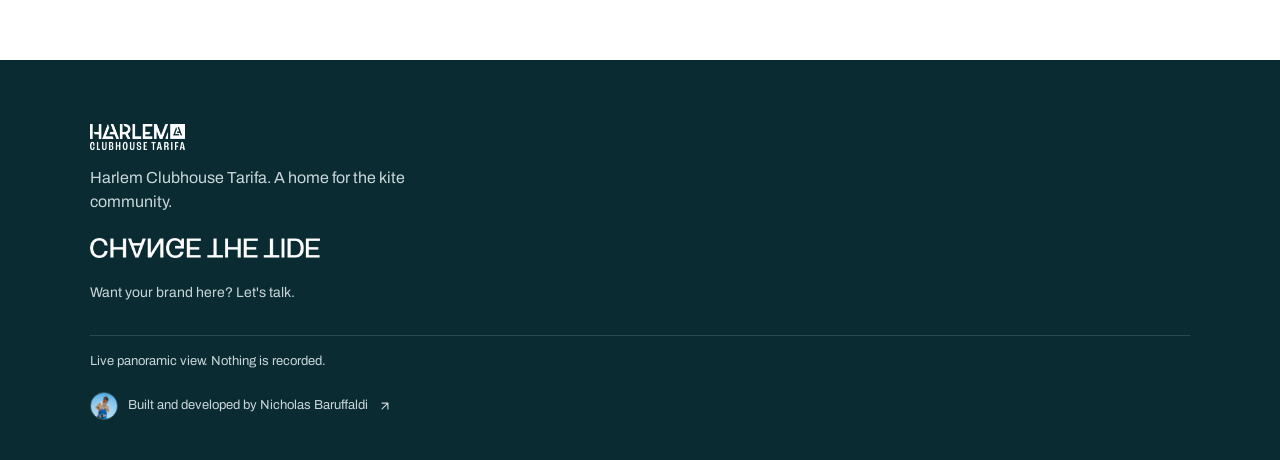
==== commit ace5d98a: "Point the cam at the new live DO5lyDb1v38 Co-Authored-By: Claude Opus 5.5 <noreply@anthropic.com> Cl" ====
--- a/index.html
+++ b/index.html
@@ -43,7 +43,7 @@
 <link rel="stylesheet" href="assets/css/style.css?v=41">
 <link rel="preload" as="image" href="assets/img/cam-poster-1600.jpg" imagesrcset="assets/img/cam-poster-900.jpg 900w, assets/img/cam-poster-1600.jpg 1600w" imagesizes="100vw">
 
-<script src="assets/js/config.js?v=47" defer></script>
+<script src="assets/js/config.js?v=48" defer></script>
 <script src="assets/js/main.js?v=40" defer></script>
 </head>
 <body>
